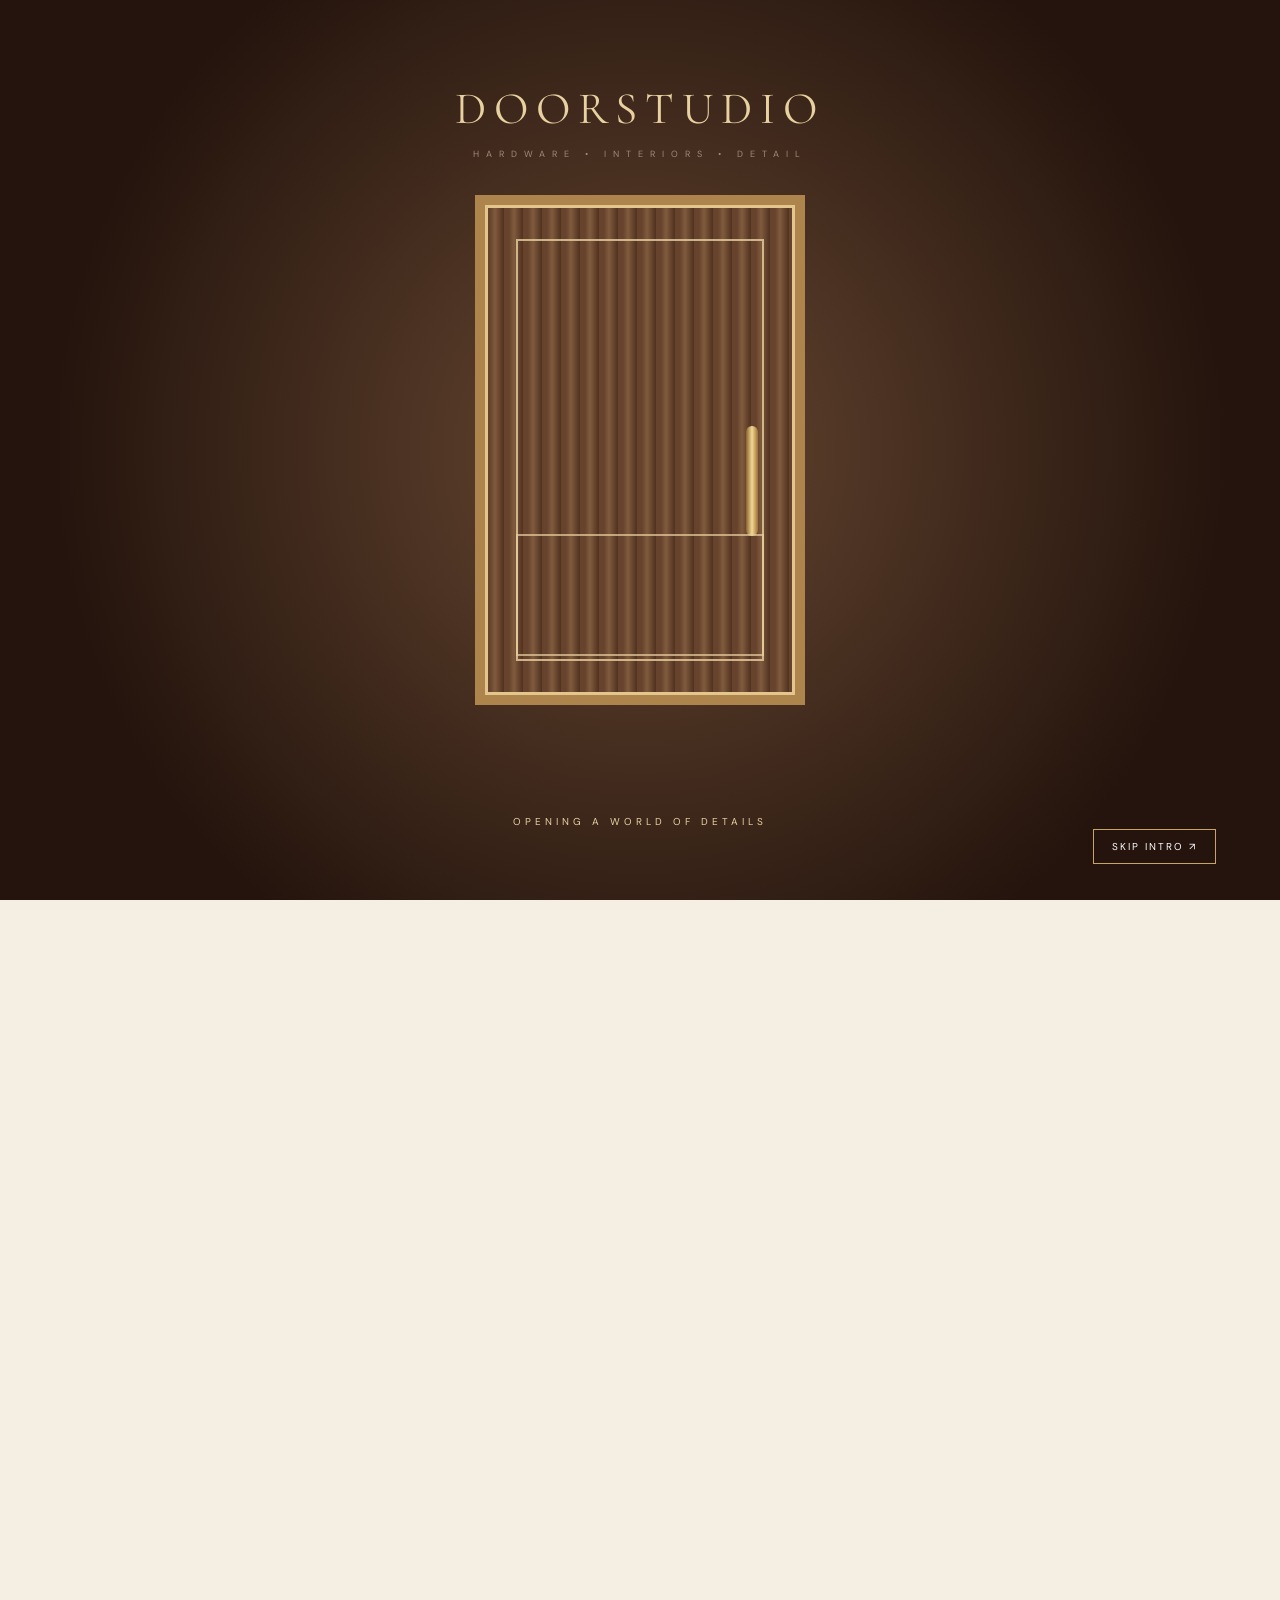
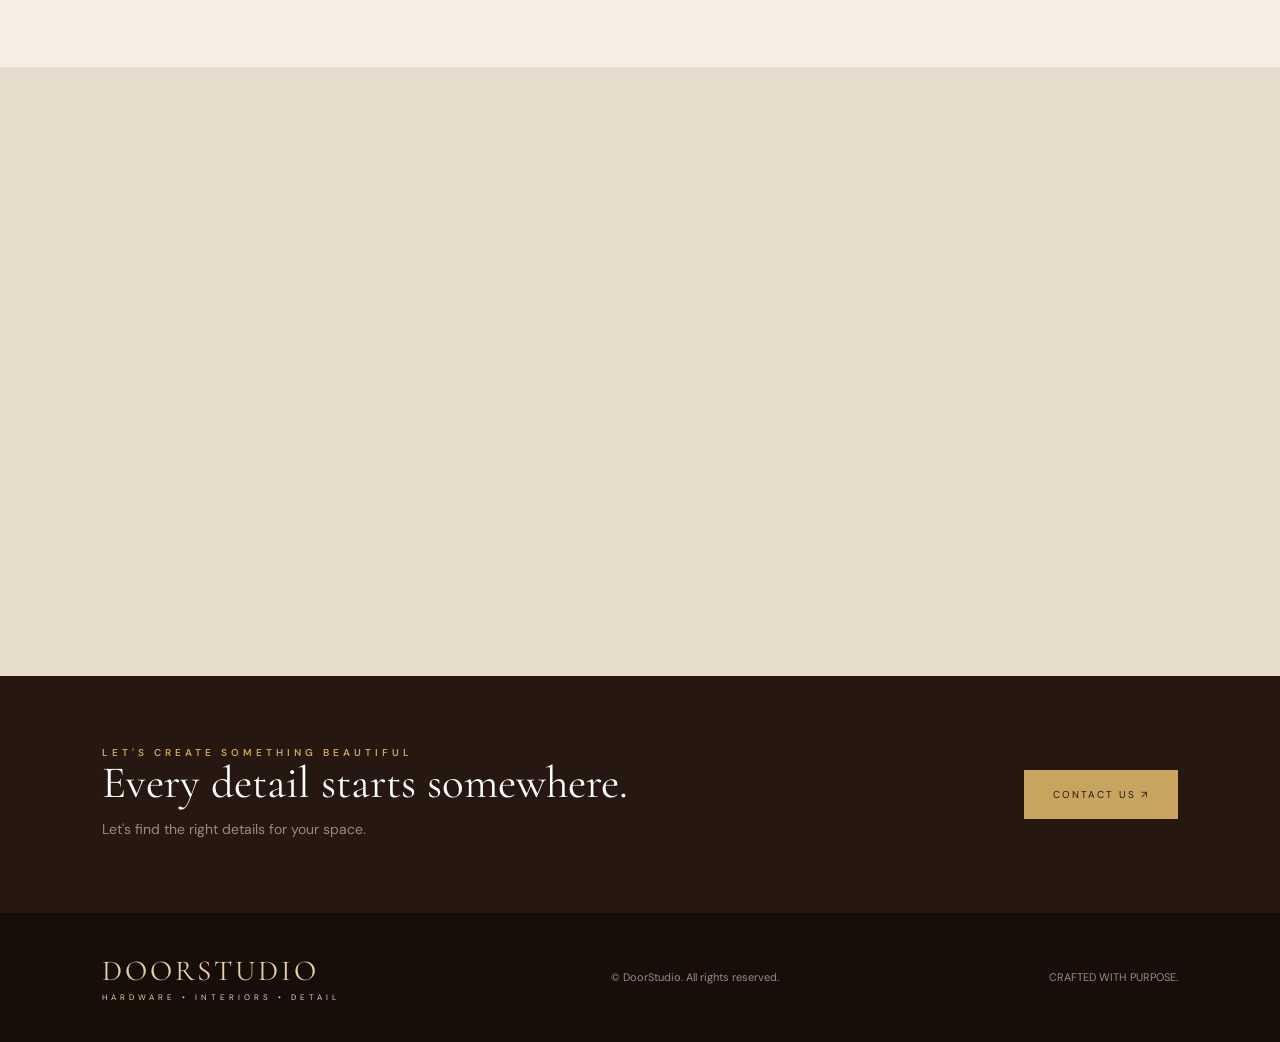
==== index.html @ e21a49a7 "Add files via upload" ====
<!DOCTYPE html>
<html lang="en">
<head>
<meta charset="UTF-8">
<meta name="viewport" content="width=device-width, initial-scale=1.0">
<title>DoorStudio | Beyond the Ordinary</title>
<link rel="stylesheet" href="style.css">
<link rel="script" href="script.js">
</head>

<body>

<!-- CINEMATIC INTRO -->

<div class="intro" id="intro">

    <div class="intro-brand">
        <h1>DOORSTUDIO</h1>
        <p>HARDWARE • INTERIORS • DETAIL</p>
    </div>

    <div class="door-scene">
        <div class="door-back"></div>

        <div class="door" id="openingDoor">
            <div class="door-handle"></div>
        </div>
    </div>

    <div class="intro-text">
        OPENING A WORLD OF DETAILS
    </div>

    <button class="skip-intro" id="skipIntro">
        SKIP INTRO ↗
    </button>

</div>

<!-- NAVBAR -->

<header class="navbar">

    <a href="#" class="logo" data-page="home">
        DOORSTUDIO
        <small>HARDWARE • INTERIORS • DETAIL</small>
    </a>

    <button class="menu-btn" id="menuBtn">
        ☰
    </button>

    <ul class="nav-links" id="navLinks">
        <li><button class="active" data-page="home">Home</button></li>
        <li><button data-page="about">Our Story</button></li>
        <li><button data-page="collections">Collections</button></li>
        <li><button data-page="contact">Contact</button></li>
    </ul>

</header>

<main>

<!-- =================================
     PAGE 1: HOME
================================= -->

<section class="page active" id="home">

    <div class="hero">

        <div class="hero-content">

            <div class="eyebrow">
                A NEW PERSPECTIVE ON HARDWARE
            </div>

            <h1>
                Beyond the
                <span>ordinary.</span>
                <br>
                Into the details.
            </h1>

            <p>
                Discover the art of beautiful functionality.
                Premium hardware, timeless finishes and
                thoughtful details for every space.
            </p>

            <div class="hero-buttons">

                <button class="btn" data-go="collections">
                    Explore Collection ↗
                </button>

                <button class="btn btn-outline" data-go="about">
                    Discover Our Story
                </button>

            </div>

        </div>

        <div class="hero-image">

            <div class="hero-door">
                <div class="hero-door-handle"></div>
            </div>

            <div class="hero-caption">
                <small>THE ART OF DETAIL</small>
                <h3>Designed to belong.</h3>
            </div>

        </div>

    </div>

    <section class="section">

        <div class="section-heading reveal">

            <div>
                <div class="eyebrow">OUR COLLECTIONS</div>
                <h2>Where details<br>meet design.</h2>
            </div>

            <p>
                The right hardware transforms the ordinary
                into something extraordinary.
                Explore our carefully selected categories.
            </p>

        </div>

        <div class="category-grid">

            <article class="category-card reveal">
                <span>01 / DOOR ESSENTIALS</span>
                <h3>Door Hardware</h3>
                <p>
                    Handles, hinges, locks and accessories
                    for beautiful entrances.
                </p>
            </article>

            <article class="category-card reveal">
                <span>02 / EVERYDAY LIVING</span>
                <h3>Bath & Utility</h3>
                <p>
                    Thoughtful fittings and accessories
                    for everyday spaces.
                </p>
            </article>

            <article class="category-card reveal">
                <span>03 / HOME FINISHES</span>
                <h3>Home Essentials</h3>
                <p>
                    Carefully chosen products to complete
                    your interior.
                </p>
            </article>

        </div>

    </section>

    <section class="feature">

        <div class="feature-art reveal"></div>

        <div class="feature-copy reveal">

            <div class="eyebrow">THE DOORSTUDIO PHILOSOPHY</div>

            <h2>
                Great spaces are
                created through
                little details.
            </h2>

            <p>
                We believe hardware should be more than
                functional. It should complement your
                surroundings, feel beautiful to use and
                last through everyday life.
            </p>

            <button class="btn" data-go="about">
                Discover DoorStudio ↗
            </button>

        </div>

    </section>

    <section class="cta">

        <div>
            <div class="eyebrow">LET'S CREATE SOMETHING BEAUTIFUL</div>
            <h2>Every detail starts somewhere.</h2>
            <p>Let's find the right details for your space.</p>
        </div>

        <button class="btn" data-go="contact">
            Contact Us ↗
        </button>

    </section>

</section>

<!-- =================================
     PAGE 2: ABOUT
================================= -->

<section class="page" id="about">

    <div class="page-hero">

        <div class="eyebrow">THE STORY BEHIND THE BRAND</div>

        <h1>
            A vision built<br>
            around <span style="color:var(--gold)">details.</span>
        </h1>

        <p>
            DoorStudio is a hardware startup driven by
            thoughtful design, dependable functionality
            and the belief that every detail matters.
        </p>

    </div>

    <section class="section">

        <div class="about-grid">

            <div class="reveal">

                <div class="eyebrow">WHO WE ARE</div>

                <h2>
                    Hardware is
                    never just hardware.
                </h2>

                <p style="margin-top:25px">
                    A door handle creates the first impression.
                    A hinge quietly supports everyday life.
                    A small fitting can transform an entire room.
                </p>

                <p style="margin-top:15px">
                    At DoorStudio, we see every product as
                    an opportunity to combine beauty,
                    quality and functionality.
                </p>

            </div>

            <div class="about-panel reveal">

                <div class="eyebrow">OUR PURPOSE</div>

                <h3 style="font-size:32px;margin:20px 0">
                    To redefine how people discover
                    and experience hardware.
                </h3>

                <p>
                    Our ambition is to build a trusted
                    hardware destination where quality,
                    design and customer experience come together.
                </p>

            </div>

        </div>

        <div class="values">

            <div class="value reveal">
                <div class="eyebrow">01</div>
                <h3>Quality</h3>
                <p>
                    Dependable products selected
                    with care and purpose.
                </p>
            </div>

            <div class="value reveal">
                <div class="eyebrow">02</div>
                <h3>Design</h3>
                <p>
                    Beautiful finishes and
                    thoughtful product choices.
                </p>
            </div>

            <div class="value reveal">
                <div class="eyebrow">03</div>
                <h3>Trust</h3>
                <p>
                    Transparent information and
                    helpful customer service.
                </p>
            </div>

        </div>

    </section>

    <section class="cta">

        <div>
            <div class="eyebrow">EXPLORE OUR WORLD</div>
            <h2>Discover the collection.</h2>
        </div>

        <button class="btn" data-go="collections">
            View Collections ↗
        </button>

    </section>

</section>

<!-- =================================
     PAGE 3: COLLECTIONS
================================= -->

<section class="page" id="collections">

    <div class="page-hero">

        <div class="eyebrow">THE COLLECTION EDIT</div>

        <h1>
            Curated for<br>
            <span style="color:var(--gold)">beautiful spaces.</span>
        </h1>

        <p>
            Explore our growing range of hardware
            essentials and discover products that
            bring design and functionality together.
        </p>

    </div>

    <section class="section">

        <div class="section-heading reveal">

            <div>
                <div class="eyebrow">OUR PRODUCT FAMILIES</div>
                <h2>Find your perfect detail.</h2>
            </div>

            <p>
                A selection of product categories
                designed to inspire your next project.
            </p>

        </div>

        <div class="product-grid">

            <article class="product-card reveal">
                <div class="product-image">
                    <span>◈</span>
                </div>
                <div class="product-info">
                    <small>DOOR HARDWARE</small>
                    <h3>Door Handles</h3>
                    <p>Contemporary and classic handles for every entrance.</p>
                    <button data-go="contact">ENQUIRE NOW ↗</button>
                </div>
            </article>

            <article class="product-card reveal">
                <div class="product-image dark">
                    <span>⌑</span>
                </div>
                <div class="product-info">
                    <small>SECURITY</small>
                    <h3>Locks & Latches</h3>
                    <p>Functional locking solutions for different spaces.</p>
                    <button data-go="contact">ENQUIRE NOW ↗</button>
                </div>
            </article>

            <article class="product-card reveal">
                <div class="product-image">
                    <span>⌁</span>
                </div>
                <div class="product-info">
                    <small>DOOR HARDWARE</small>
                    <h3>Hinges & Fittings</h3>
                    <p>Essential fittings for smooth everyday operation.</p>
                    <button data-go="contact">ENQUIRE NOW ↗</button>
                </div>
            </article>

            <article class="product-card reveal">
                <div class="product-image dark">
                    <span>✧</span>
                </div>
                <div class="product-info">
                    <small>BATH & UTILITY</small>
                    <h3>Bathroom Accessories</h3>
                    <p>Functional accessories with refined finishes.</p>
                    <button data-go="contact">ENQUIRE NOW ↗</button>
                </div>
            </article>

            <article class="product-card reveal">
                <div class="product-image">
                    <span>◇</span>
                </div>
                <div class="product-info">
                    <small>FURNITURE</small>
                    <h3>Cabinet Hardware</h3>
                    <p>Knobs and pulls to elevate your furniture.</p>
                    <button data-go="contact">ENQUIRE NOW ↗</button>
                </div>
            </article>

            <article class="product-card reveal">
                <div class="product-image dark">
                    <span>⌂</span>
                </div>
                <div class="product-info">
                    <small>BUILDING ESSENTIALS</small>
                    <h3>Building Materials</h3>
                    <p>Useful hardware for renovation and construction.</p>
                    <button data-go="contact">ENQUIRE NOW ↗</button>
                </div>
            </article>

        </div>

    </section>

    <section class="cta">

        <div>
            <div class="eyebrow">NEED SOMETHING SPECIFIC?</div>
            <h2>Let's find the right fit.</h2>
        </div>

        <button class="btn" data-go="contact">
            Make an Enquiry ↗
        </button>

    </section>

</section>

<!-- =================================
     PAGE 4: CONTACT
================================= -->

<section class="page" id="contact">

    <div class="page-hero">

        <div class="eyebrow">LET'S CONNECT</div>

        <h1>
            Let's talk<br>
            <span style="color:var(--gold)">details.</span>
        </h1>

        <p>
            Have a question, a project or a product
            requirement? We'd love to hear from you.
        </p>

    </div>

    <section class="section">

        <div class="contact-grid">

            <div class="contact-info reveal">

                <div class="eyebrow">GET IN TOUCH</div>

                <h2>We are just a message away.</h2>

                <p>
                    Connect with DoorStudio for product
                    enquiries, business opportunities
                    and collaborations.
                </p>

                <div class="contact-item">
                    <small>SHOWROOM</small>
                    <p>Add your business address here.</p>
                </div>

                <div class="contact-item">
                    <small>PHONE / WHATSAPP</small>
                    <p>+91 XXXXX XXXXX</p>
                </div>

                <div class="contact-item">
                    <small>EMAIL</small>
                    <p>hello@doorstudio.in</p>
                </div>

            </div>

            <form class="contact-form reveal" id="contactForm">

                <div class="field">
                    <label>Your Name</label>
                    <input type="text" id="name" required placeholder="Full name">
                </div>

                <div class="field">
                    <label>Phone Number</label>
                    <input type="tel" id="phone" required placeholder="+91">
                </div>

                <div class="field full">
                    <label>Email Address</label>
                    <input type="email" id="email" placeholder="Email address">
                </div>

                <div class="field full">
                    <label>Enquiry Type</label>
                    <select id="interest">
                        <option>Door Hardware</option>
                        <option>Bathroom Accessories</option>
                        <option>Cabinet Hardware</option>
                        <option>Building Materials</option>
                        <option>Bulk Order</option>
                        <option>Business Collaboration</option>
                        <option>Other</option>
                    </select>
                </div>

                <div class="field full">
                    <label>Your Message</label>
                    <textarea id="message" placeholder="Tell us what you are looking for..."></textarea>
                </div>

                <div class="field full">
                    <button type="submit" class="btn">
                        PREPARE ENQUIRY ↗
                    </button>
                </div>

                <p class="status" id="status">
                    This form prepares an email. It does not store or send data itself.
                </p>

            </form>

        </div>

    </section>

</section>

</main>

<!-- FOOTER -->

<footer>

    <a href="#" class="logo" data-page="home">
        DOORSTUDIO
        <small>HARDWARE • INTERIORS • DETAIL</small>
    </a>

    <p>
        © <span id="year"></span> DoorStudio.
        All rights reserved.
    </p>

    <p>CRAFTED WITH PURPOSE.</p>

</footer>


</body>
</html>
---- style.css ----
@import url('https://fonts.googleapis.com/css2?family=Cormorant+Garamond:wght@400;500;600;700&family=DM+Sans:wght@300;400;500;600;700&display=swap');

:root {
    --brown: #261710;
    --brown2: #3b251a;
    --brown3: #63432e;
    --gold: #c9a45f;
    --lightgold: #e8d1a0;
    --cream: #f5eee3;
    --white: #fffaf2;
    --muted: #9c8a79;
}

* {
    margin: 0;
    padding: 0;
    box-sizing: border-box;
}

html {
    scroll-behavior: smooth;
}

body {
    background: var(--cream);
    color: var(--brown);
    font-family: 'DM Sans', sans-serif;
    overflow-x: hidden;
}

button, a {
    font: inherit;
}

button {
    cursor: pointer;
}

a {
    text-decoration: none;
    color: inherit;
}

/* =================================
   CINEMATIC DOOR INTRO
================================= */

.intro {
    position: fixed;
    inset: 0;
    z-index: 9999;
    background:
        radial-gradient(circle, #684832, #24140d 75%);
    display: flex;
    justify-content: center;
    align-items: center;
    perspective: 1400px;
    transition: opacity 1s, visibility 1s;
}

.intro.hide {
    opacity: 0;
    visibility: hidden;
    pointer-events: none;
}

.intro-brand {
    position: absolute;
    top: 9%;
    color: var(--lightgold);
    text-align: center;
    letter-spacing: 7px;
    animation: fadeDown 1s ease;
}

.intro-brand h1 {
    font-family: 'Cormorant Garamond', serif;
    font-size: 45px;
    letter-spacing: 8px;
}

.intro-brand p {
    font-size: 9px;
    margin-top: 10px;
}

.door-scene {
    width: 330px;
    height: 510px;
    position: relative;
    transform-style: preserve-3d;
}

.door-back {
    position: absolute;
    inset: 0;
    background: linear-gradient(135deg, #d5ad6c, #41281a);
}

.door {
    position: absolute;
    inset: 0;
    transform-origin: left;
    transform-style: preserve-3d;
    background:
        repeating-linear-gradient(
            90deg,
            #67432d 0px,
            #67432d 5px,
            #805b3d 10px,
            #50311f 19px
        );
    border: 10px solid #ad844b;
    box-shadow: inset 0 0 0 3px #e3c68e;
    transition: transform 2.2s cubic-bezier(.7,0,.2,1);
}

.door::before {
    content: "";
    position: absolute;
    inset: 7% 10%;
    border: 2px solid rgba(232,209,160,.8);
}

.door::after {
    content: "";
    position: absolute;
    left: 10%;
    right: 10%;
    bottom: 8%;
    height: 24%;
    border: 2px solid rgba(232,209,160,.7);
}

.door-handle {
    position: absolute;
    right: 12%;
    top: 45%;
    width: 12px;
    height: 110px;
    background: linear-gradient(
        90deg,
        #8a612e,
        #f3d994,
        #9c7036
    );
    border-radius: 10px;
}

.door.open {
    transform: rotateY(-110deg);
}

.intro-text {
    position: absolute;
    bottom: 8%;
    color: var(--lightgold);
    font-size: 10px;
    letter-spacing: 4px;
    animation: pulse 2s infinite;
}

.skip-intro {
    position: absolute;
    bottom: 4%;
    right: 5%;
    color: white;
    background: transparent;
    border: 1px solid var(--gold);
    padding: 10px 18px;
    font-size: 10px;
    letter-spacing: 2px;
}

/* =================================
   ANIMATIONS
================================= */

@keyframes fadeDown {
    from {
        opacity: 0;
        transform: translateY(-30px);
    }
    to {
        opacity: 1;
        transform: translateY(0);
    }
}

@keyframes pulse {
    50% {
        opacity: .4;
    }
}

@keyframes reveal {
    from {
        opacity: 0;
        transform: translateY(35px);
    }
    to {
        opacity: 1;
        transform: translateY(0);
    }
}

@keyframes rotate {
    to {
        transform: rotate(360deg);
    }
}

/* =================================
   NAVBAR
================================= */

.navbar {
    height: 90px;
    background: var(--brown);
    color: var(--cream);
    display: flex;
    justify-content: space-between;
    align-items: center;
    padding: 0 8%;
    position: sticky;
    top: 0;
    z-index: 100;
    border-bottom: 1px solid rgba(201,164,95,.25);
}

.logo {
    font-family: 'Cormorant Garamond', serif;
    font-size: 29px;
    letter-spacing: 3px;
    color: var(--lightgold);
}

.logo small {
    display: block;
    font-family: 'DM Sans', sans-serif;
    font-size: 8px;
    letter-spacing: 4px;
    margin-top: 4px;
}

.nav-links {
    display: flex;
    gap: 40px;
    list-style: none;
}

.nav-links button {
    background: none;
    border: none;
    color: var(--cream);
    font-size: 11px;
    letter-spacing: 2px;
    text-transform: uppercase;
    position: relative;
    padding: 10px 0;
}

.nav-links button::after {
    content: "";
    position: absolute;
    left: 0;
    bottom: 0;
    height: 1px;
    width: 0;
    background: var(--gold);
    transition: width .4s;
}

.nav-links button:hover::after,
.nav-links button.active::after {
    width: 100%;
}

.nav-links button:hover {
    color: var(--lightgold);
}

.menu-btn {
    display: none;
    background: none;
    border: 1px solid var(--gold);
    color: white;
    padding: 10px;
}

/* =================================
   PAGE NAVIGATION
================================= */

.page {
    display: none;
}

.page.active {
    display: block;
    animation: reveal .8s ease both;
}

.page.leaving {
    animation: fadeDown .25s reverse both;
}

/* =================================
   COMMON
================================= */

.eyebrow {
    color: var(--gold);
    font-size: 10px;
    letter-spacing: 4px;
    text-transform: uppercase;
    font-weight: 600;
}

h1, h2, h3 {
    font-family: 'Cormorant Garamond', serif;
    font-weight: 400;
}

h2 {
    font-size: clamp(38px, 5vw, 65px);
    line-height: 1.05;
}

p {
    color: var(--muted);
    line-height: 1.9;
    font-size: 14px;
}

.btn {
    display: inline-block;
    padding: 17px 28px;
    background: var(--gold);
    color: var(--brown);
    border: 1px solid var(--gold);
    font-size: 10px;
    letter-spacing: 2px;
    text-transform: uppercase;
    transition: .4s;
}

.btn:hover {
    background: transparent;
    color: var(--gold);
    transform: translateY(-5px);
}

.btn-outline {
    background: transparent;
    color: var(--lightgold);
}

/* =================================
   HOME HERO
================================= */

.hero {
    min-height: 750px;
    background: var(--brown);
    color: var(--cream);
    display: grid;
    grid-template-columns: 1fr 1fr;
    align-items: center;
    padding: 70px 8%;
    gap: 50px;
}

.hero-content {
    animation: reveal 1s .2s both;
}

.hero-content h1 {
    font-size: clamp(55px, 7vw, 100px);
    line-height: .95;
    margin: 30px 0;
    letter-spacing: -2px;
}

.hero-content h1 span {
    color: var(--gold);
    font-style: italic;
}

.hero-content p {
    max-width: 460px;
    margin-bottom: 35px;
}

.hero-buttons {
    display: flex;
    flex-wrap: wrap;
    gap: 15px;
}

.hero-image {
    position: relative;
    min-height: 550px;
    display: grid;
    place-items: center;
}

.hero-image::before {
    content: "";
    position: absolute;
    width: 440px;
    height: 440px;
    border: 1px solid rgba(201,164,95,.4);
    border-radius: 50%;
    animation: rotate 35s linear infinite;
}

.hero-door {
    width: 75%;
    height: 490px;
    position: relative;
    background:
        repeating-linear-gradient(
            90deg,
            #79543a,
            #79543a 5px,
            #583a27 12px,
            #79543a 20px
        );
    border: 12px solid #a77d47;
    box-shadow: 25px 25px 0 rgba(201,164,95,.12);
    transition: .8s;
}

.hero-door:hover {
    transform: translateY(-10px);
}

.hero-door::before {
    content: "";
    position: absolute;
    inset: 8% 10%;
    border: 2px solid var(--lightgold);
}

.hero-door::after {
    content: "";
    position: absolute;
    bottom: 8%;
    left: 10%;
    right: 10%;
    height: 25%;
    border: 2px solid var(--lightgold);
}

.hero-door-handle {
    position: absolute;
    right: 12%;
    top: 45%;
    height: 100px;
    width: 12px;
    background: linear-gradient(90deg,#99703c,#f1d99e,#99703c);
    border-radius: 10px;
}

.hero-caption {
    position: absolute;
    bottom: 20px;
    left: 0;
    background: var(--cream);
    color: var(--brown);
    padding: 22px;
    box-shadow: 0 15px 40px #0004;
}

.hero-caption small {
    font-size: 9px;
    letter-spacing: 2px;
}

.hero-caption h3 {
    font-size: 25px;
    margin-top: 5px;
}

/* =================================
   HOME CATEGORIES
================================= */

.section {
    padding: 110px 8%;
}

.section-heading {
    display: flex;
    justify-content: space-between;
    align-items: end;
    gap: 30px;
    margin-bottom: 55px;
}

.section-heading h2 {
    margin-top: 15px;
}

.section-heading p {
    max-width: 370px;
}

.category-grid {
    display: grid;
    grid-template-columns: repeat(3,1fr);
    gap: 22px;
}

.category-card {
    height: 390px;
    background: var(--brown2);
    color: white;
    position: relative;
    overflow: hidden;
    padding: 30px;
    display: flex;
    flex-direction: column;
    justify-content: end;
    isolation: isolate;
    transition: .5s;
}

.category-card::before {
    content: "";
    position: absolute;
    inset: 0;
    z-index: -1;
    background: linear-gradient(
        0deg,
        rgba(30,17,10,.95),
        rgba(30,17,10,.05)
    );
}

.category-card::after {
    content: "";
    position: absolute;
    inset: 0;
    z-index: -2;
    background: repeating-linear-gradient(
        90deg,
        #775239,
        #775239 6px,
        #543622 12px
    );
    transition: transform .8s;
}

.category-card:nth-child(2)::after {
    background: linear-gradient(135deg,#987244,#342117);
}

.category-card:nth-child(3)::after {
    background: linear-gradient(135deg,#b8a18a,#4d3526);
}

.category-card:hover::after {
    transform: scale(1.1);
}

.category-card:hover {
    transform: translateY(-10px);
}

.category-card span {
    color: var(--gold);
    font-size: 10px;
    letter-spacing: 3px;
}

.category-card h3 {
    font-size: 36px;
    margin: 10px 0;
}

.category-card p {
    color: #ddd0c0;
    font-size: 12px;
}

/* =================================
   FEATURE SECTION
================================= */

.feature {
    background: #e8ddcd;
    display: grid;
    grid-template-columns: 1fr 1fr;
    gap: 80px;
    align-items: center;
    padding: 100px 10%;
}

.feature-art {
    height: 400px;
    background: linear-gradient(135deg,#68472f,#261710);
    display: grid;
    place-items: center;
    position: relative;
}

.feature-art::before {
    content: "D";
    font: 240px 'Cormorant Garamond', serif;
    color: rgba(232,209,160,.3);
    border: 1px solid var(--gold);
    width: 65%;
    height: 75%;
    display: grid;
    place-items: center;
}

.feature-copy h2 {
    margin: 20px 0;
}

.feature-copy p {
    margin-bottom: 25px;
}

/* =================================
   PAGE HERO
================================= */

.page-hero {
    background: var(--brown);
    color: var(--cream);
    padding: 100px 8%;
}

.page-hero h1 {
    font-size: clamp(55px,7vw,85px);
    margin: 20px 0;
}

.page-hero p {
    max-width: 550px;
}

/* =================================
   ABOUT PAGE
================================= */

.about-grid {
    display: grid;
    grid-template-columns: 1fr 1fr;
    gap: 80px;
    align-items: center;
}

.about-panel {
    background: #e6dac8;
    padding: 45px;
    border-left: 3px solid var(--gold);
}

.values {
    display: grid;
    grid-template-columns: repeat(3,1fr);
    gap: 25px;
    margin-top: 80px;
}

.value {
    border-top: 1px solid var(--gold);
    padding-top: 25px;
}

.value h3 {
    font-size: 26px;
    margin: 15px 0;
}

/* =================================
   COLLECTION PAGE
================================= */

.product-grid {
    display: grid;
    grid-template-columns: repeat(3,1fr);
    gap: 25px;
}

.product-card {
    background: var(--white);
    transition: .5s;
    box-shadow: 0 10px 35px #0000000a;
}

.product-card:hover {
    transform: translateY(-10px);
    box-shadow: 0 25px 50px #0002;
}

.product-image {
    height: 260px;
    display: grid;
    place-items: center;
    background: linear-gradient(135deg,#e8ddcc,#c1aa8e);
    overflow: hidden;
}

.product-image span {
    font-size: 85px;
    color: var(--brown3);
    transition: transform .6s;
}

.product-card:hover .product-image span {
    transform: scale(1.2) rotate(8deg);
}

.product-image.dark {
    background: linear-gradient(135deg,#63432e,#241710);
}

.product-image.dark span {
    color: var(--lightgold);
}

.product-info {
    padding: 25px;
}

.product-info small {
    color: var(--gold);
    letter-spacing: 3px;
    font-size: 9px;
    text-transform: uppercase;
}

.product-info h3 {
    font-size: 27px;
    margin: 10px 0;
}

.product-info p {
    font-size: 12px;
}

.product-info button {
    margin-top: 20px;
    background: none;
    border: none;
    border-bottom: 1px solid var(--gold);
    padding-bottom: 5px;
    color: var(--brown);
    font-size: 10px;
    letter-spacing: 2px;
}

/* =================================
   CONTACT PAGE
================================= */

.contact-grid {
    display: grid;
    grid-template-columns: .8fr 1.2fr;
    gap: 70px;
}

.contact-info {
    background: var(--brown);
    color: white;
    padding: 45px;
}

.contact-info h2 {
    font-size: 40px;
    margin: 20px 0;
}

.contact-info p {
    color: #c8b8a8;
}

.contact-item {
    margin-top: 35px;
    border-top: 1px solid #ffffff25;
    padding-top: 20px;
}

.contact-item small {
    color: var(--gold);
    letter-spacing: 3px;
}

.contact-form {
    display: grid;
    grid-template-columns: 1fr 1fr;
    gap: 20px;
}

.field {
    display: flex;
    flex-direction: column;
    gap: 10px;
}

.field.full {
    grid-column: 1/-1;
}

.field label {
    font-size: 10px;
    letter-spacing: 2px;
    text-transform: uppercase;
}

.field input,
.field textarea,
.field select {
    padding: 17px;
    border: 1px solid #d8c9b8;
    background: var(--white);
    font-family: inherit;
    outline: none;
}

.field input:focus,
.field textarea:focus {
    border-color: var(--gold);
}

.field textarea {
    min-height: 140px;
    resize: vertical;
}

.status {
    grid-column: 1/-1;
    font-size: 12px;
}

/* =================================
   CTA AND FOOTER
================================= */

.cta {
    background: var(--brown);
    color: white;
    padding: 70px 8%;
    display: flex;
    justify-content: space-between;
    align-items: center;
    gap: 30px;
}

.cta h2 {
    font-size: 45px;
}

.cta p {
    margin-top: 10px;
}

footer {
    background: #170e09;
    color: white;
    padding: 40px 8%;
    display: flex;
    justify-content: space-between;
    align-items: center;
    gap: 20px;
}

footer p {
    font-size: 11px;
}

/* =================================
   SCROLL REVEAL
================================= */

.reveal {
    opacity: 0;
    transform: translateY(35px);
    transition: opacity .9s ease, transform .9s ease;
}

.reveal.visible {
    opacity: 1;
    transform: translateY(0);
}

/* =================================
   RESPONSIVE DESIGN
================================= */

@media(max-width:900px) {
    .navbar {
        padding: 0 5%;
    }

    .nav-links {
        gap: 20px;
    }

    .hero {
        padding: 60px 5%;
    }

    .section {
        padding: 80px 5%;
    }

    .feature {
        padding: 80px 5%;
        gap: 40px;
    }
}

@media(max-width:650px) {
    .navbar {
        height: 75px;
    }

    .menu-btn {
        display: block;
    }

    .nav-links {
        display: none;
        position: absolute;
        top: 75px;
        left: 0;
        width: 100%;
        background: var(--brown);
        flex-direction: column;
        padding: 30px 8%;
    }

    .nav-links.show {
        display: flex;
    }

    .hero,
    .feature,
    .about-grid,
    .contact-grid {
        grid-template-columns: 1fr;
    }

    .hero {
        padding: 65px 7%;
    }

    .hero-image {
        min-height: 440px;
    }

    .hero-door {
        height: 400px;
    }

    .category-grid,
    .product-grid,
    .values {
        grid-template-columns: 1fr;
    }

    .category-card {
        height: 300px;
    }

    .section-heading {
        display: block;
    }

    .section-heading p {
        margin-top: 20px;
    }

    .contact-form {
        grid-template-columns: 1fr;
    }

    .field.full {
        grid-column: auto;
    }

    .cta,
    footer {
        flex-direction: column;
        align-items: flex-start;
    }

    .door-scene {
        width: 260px;
        height: 420px;
    }

    .intro-brand h1 {
        font-size: 30px;
    }
}

@media(prefers-reduced-motion: reduce) {
    *, *::before, *::after {
        animation-duration: .01ms !important;
        transition-duration: .01ms !important;
        scroll-behavior: auto !important;
    }

    .reveal {
        opacity: 1;
        transform: none;
    }
}
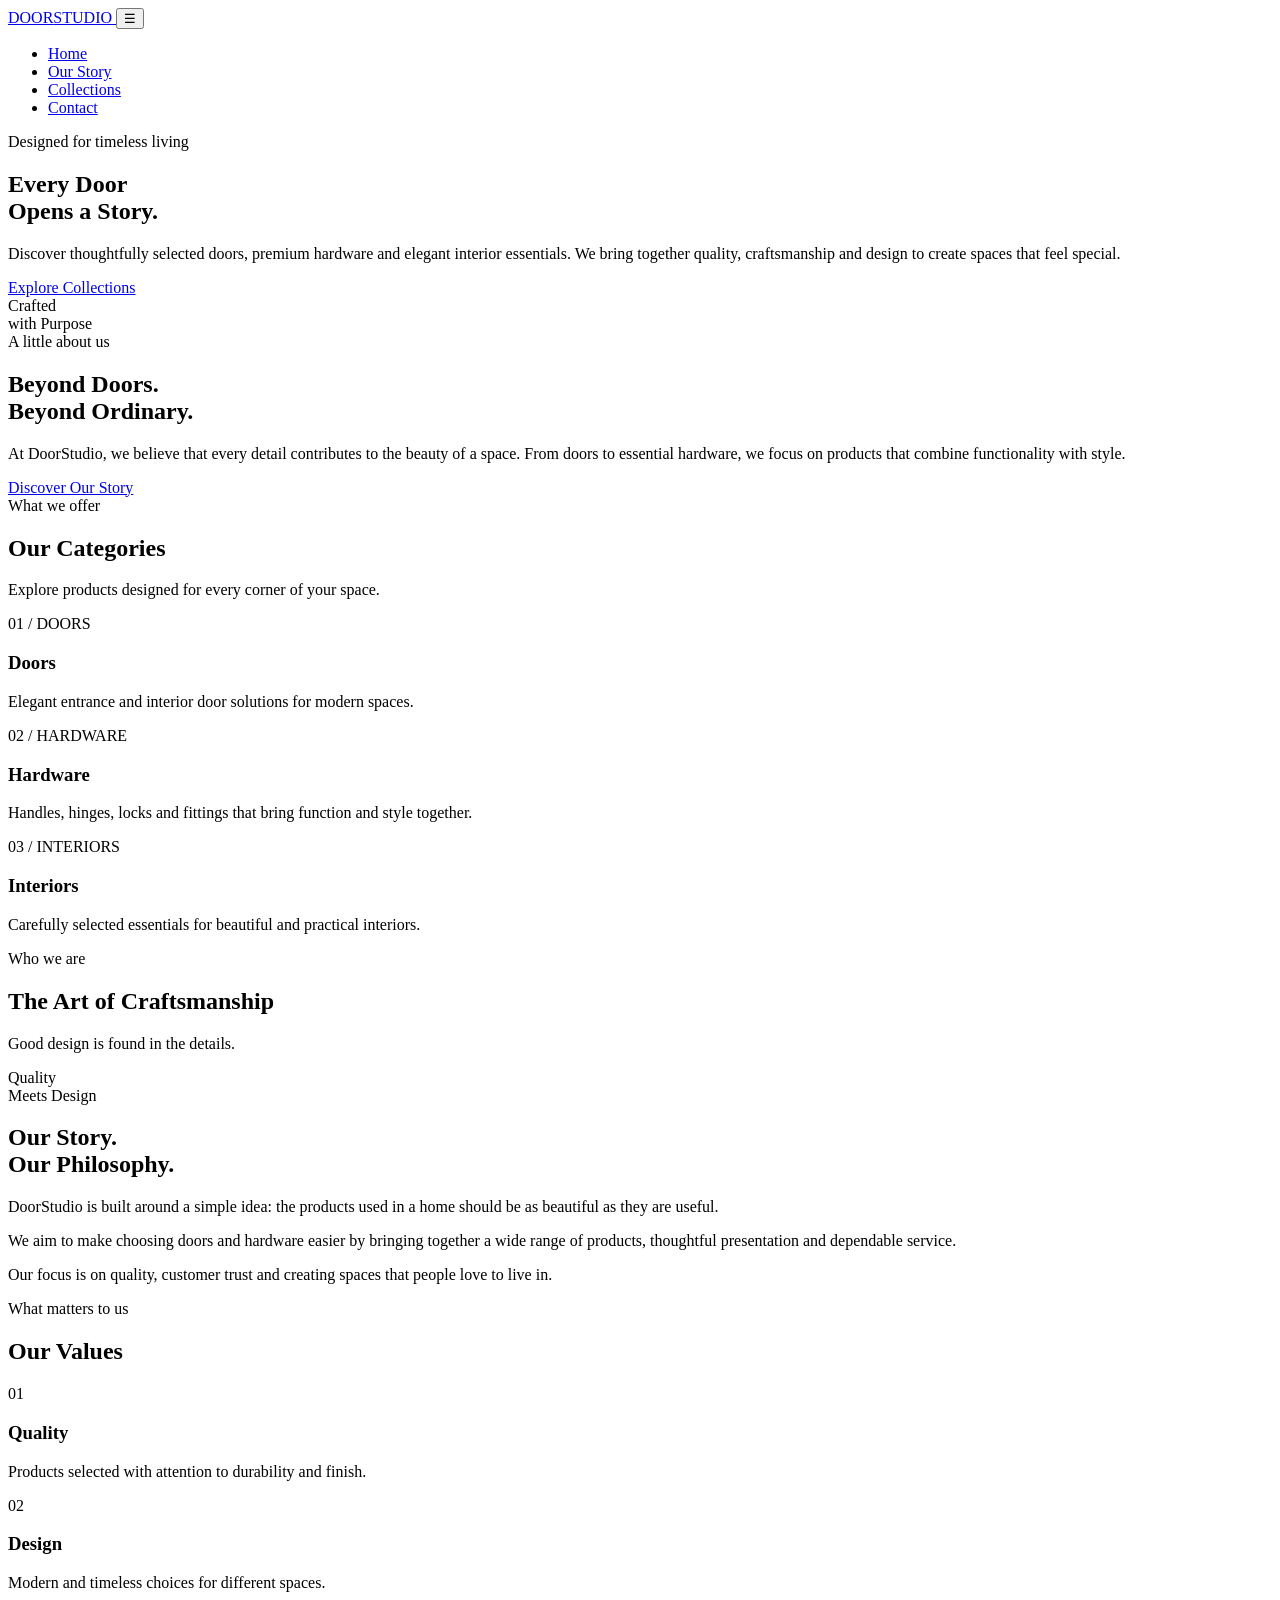
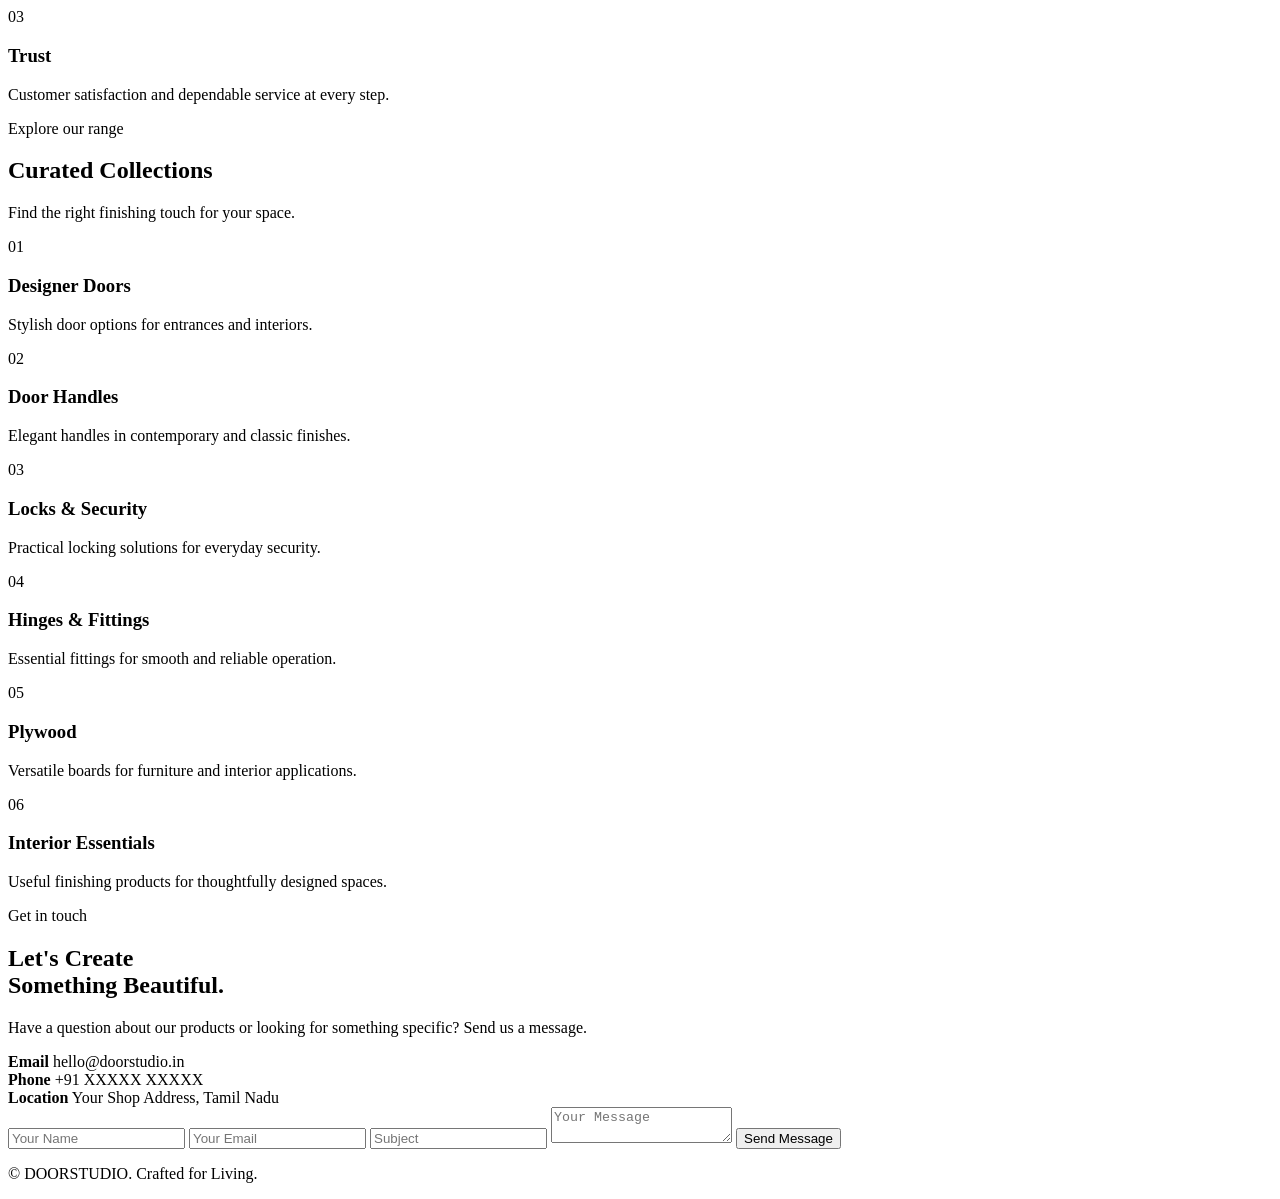
==== commit df9ce204: "Refactor index.html for improved structure and content Updated the HTML structure and content for th" ====
--- a/index.html
+++ b/index.html
@@ -4,592 +4,312 @@
 <head>
 <meta charset="UTF-8">
 <meta name="viewport" content="width=device-width, initial-scale=1.0">
-<title>DoorStudio | Beyond the Ordinary</title>
-<link rel="stylesheet" href="style.css">
-<link rel="script" href="script.js">
+<title>DoorStudio | Crafted for Living</title>
+
+<link rel="preconnect" href="https://fonts.googleapis.com">
+<link rel="preconnect" href="https://fonts.gstatic.com" crossorigin>
+<link href="https://fonts.googleapis.com/css2?family=Cormorant+Garamond:wght@400;500;600;700&family=DM+Sans:wght@300;400;500;600;700&display=swap" rel="stylesheet">
+
 </head>
 
 <body>
 
-<!-- CINEMATIC INTRO -->
-
-<div class="intro" id="intro">
-
-    <div class="intro-brand">
-        <h1>DOORSTUDIO</h1>
-        <p>HARDWARE • INTERIORS • DETAIL</p>
-    </div>
-
-    <div class="door-scene">
-        <div class="door-back"></div>
-
-        <div class="door" id="openingDoor">
-            <div class="door-handle"></div>
-        </div>
-    </div>
-
-    <div class="intro-text">
-        OPENING A WORLD OF DETAILS
-    </div>
-
-    <button class="skip-intro" id="skipIntro">
-        SKIP INTRO ↗
-    </button>
-
-</div>
-
 <!-- NAVBAR -->
 
-<header class="navbar">
-
-    <a href="#" class="logo" data-page="home">
-        DOORSTUDIO
-        <small>HARDWARE • INTERIORS • DETAIL</small>
+<nav class="navbar">
+    <a href="#" class="logo" onclick="showPage('home'); return false;">
+        DOOR<span>STUDIO</span>
     </a>
 
-    <button class="menu-btn" id="menuBtn">
+    <button class="menu-toggle" onclick="toggleMenu()" aria-label="Toggle navigation">
         ☰
     </button>
 
     <ul class="nav-links" id="navLinks">
-        <li><button class="active" data-page="home">Home</button></li>
-        <li><button data-page="about">Our Story</button></li>
-        <li><button data-page="collections">Collections</button></li>
-        <li><button data-page="contact">Contact</button></li>
+        <li><a href="#" class="active" onclick="showPage('home', this); return false;">Home</a></li>
+        <li><a href="#" onclick="showPage('story', this); return false;">Our Story</a></li>
+        <li><a href="#" onclick="showPage('collections', this); return false;">Collections</a></li>
+        <li><a href="#" onclick="showPage('contact', this); return false;">Contact</a></li>
     </ul>
-
-</header>
-
-<main>
-
-<!-- =================================
-     PAGE 1: HOME
-================================= -->
-
-<section class="page active" id="home">
-
-    <div class="hero">
-
+</nav>
+
+<!-- HOME PAGE -->
+
+<main id="home" class="page active">
+
+    <section class="hero">
         <div class="hero-content">
-
-            <div class="eyebrow">
-                A NEW PERSPECTIVE ON HARDWARE
-            </div>
+            <div class="eyebrow">Designed for timeless living</div>
 
             <h1>
-                Beyond the
-                <span>ordinary.</span>
-                <br>
-                Into the details.
+                Every Door<br>
+                Opens a <span>Story.</span>
             </h1>
 
             <p>
-                Discover the art of beautiful functionality.
-                Premium hardware, timeless finishes and
-                thoughtful details for every space.
+                Discover thoughtfully selected doors, premium hardware
+                and elegant interior essentials. We bring together quality,
+                craftsmanship and design to create spaces that feel special.
             </p>
 
-            <div class="hero-buttons">
-
-                <button class="btn" data-go="collections">
-                    Explore Collection ↗
+            <a href="#" class="primary-btn" onclick="showPage('collections'); return false;">
+                Explore Collections
+            </a>
+        </div>
+
+        <div class="hero-visual">
+            <div class="door-frame">
+                <div class="door">
+                    <div class="door-handle"></div>
+                </div>
+            </div>
+        </div>
+    </section>
+
+    <section class="section about-preview reveal">
+        <div class="about-image">
+            <span>Crafted<br>with Purpose</span>
+        </div>
+
+        <div class="about-text">
+            <div class="eyebrow">A little about us</div>
+
+            <h2>Beyond Doors.<br><span>Beyond Ordinary.</span></h2>
+
+            <p>
+                At DoorStudio, we believe that every detail contributes
+                to the beauty of a space. From doors to essential hardware,
+                we focus on products that combine functionality with style.
+            </p>
+
+            <a href="#" class="primary-btn" onclick="showPage('story'); return false;">
+                Discover Our Story
+            </a>
+        </div>
+    </section>
+
+    <section class="section">
+        <div class="section-heading reveal">
+            <div class="eyebrow">What we offer</div>
+            <h2>Our <span>Categories</span></h2>
+            <p>Explore products designed for every corner of your space.</p>
+        </div>
+
+        <div class="category-grid">
+            <div class="category-card reveal">
+                <div class="category-number">01 / DOORS</div>
+                <h3>Doors</h3>
+                <p>Elegant entrance and interior door solutions for modern spaces.</p>
+            </div>
+
+            <div class="category-card reveal">
+                <div class="category-number">02 / HARDWARE</div>
+                <h3>Hardware</h3>
+                <p>Handles, hinges, locks and fittings that bring function and style together.</p>
+            </div>
+
+            <div class="category-card reveal">
+                <div class="category-number">03 / INTERIORS</div>
+                <h3>Interiors</h3>
+                <p>Carefully selected essentials for beautiful and practical interiors.</p>
+            </div>
+        </div>
+    </section>
+
+</main>
+
+<!-- OUR STORY PAGE -->
+
+<main id="story" class="page">
+
+    <section class="section">
+        <div class="section-heading">
+            <div class="eyebrow">Who we are</div>
+            <h2>The Art of <span>Craftsmanship</span></h2>
+            <p>Good design is found in the details.</p>
+        </div>
+
+        <div class="story-layout">
+            <div class="about-image">
+                <span>Quality<br>Meets Design</span>
+            </div>
+
+            <div class="story-panel">
+                <h2>Our Story.<br><span>Our Philosophy.</span></h2>
+
+                <p>
+                    DoorStudio is built around a simple idea: the products
+                    used in a home should be as beautiful as they are useful.
+                </p>
+
+                <p>
+                    We aim to make choosing doors and hardware easier by
+                    bringing together a wide range of products, thoughtful
+                    presentation and dependable service.
+                </p>
+
+                <p>
+                    Our focus is on quality, customer trust and creating
+                    spaces that people love to live in.
+                </p>
+            </div>
+        </div>
+    </section>
+
+    <section class="section">
+        <div class="section-heading">
+            <div class="eyebrow">What matters to us</div>
+            <h2>Our <span>Values</span></h2>
+        </div>
+
+        <div class="category-grid">
+            <div class="category-card reveal">
+                <div class="category-number">01</div>
+                <h3>Quality</h3>
+                <p>Products selected with attention to durability and finish.</p>
+            </div>
+
+            <div class="category-card reveal">
+                <div class="category-number">02</div>
+                <h3>Design</h3>
+                <p>Modern and timeless choices for different spaces.</p>
+            </div>
+
+            <div class="category-card reveal">
+                <div class="category-number">03</div>
+                <h3>Trust</h3>
+                <p>Customer satisfaction and dependable service at every step.</p>
+            </div>
+        </div>
+    </section>
+
+</main>
+
+<!-- COLLECTIONS PAGE -->
+
+<main id="collections" class="page">
+
+    <section class="section">
+        <div class="section-heading">
+            <div class="eyebrow">Explore our range</div>
+            <h2>Curated <span>Collections</span></h2>
+            <p>Find the right finishing touch for your space.</p>
+        </div>
+
+        <div class="collection-grid">
+
+            <div class="product-card reveal">
+                <div class="product-image"><span>01</span></div>
+                <div class="product-info">
+                    <h3>Designer Doors</h3>
+                    <p>Stylish door options for entrances and interiors.</p>
+                </div>
+            </div>
+
+            <div class="product-card reveal">
+                <div class="product-image"><span>02</span></div>
+                <div class="product-info">
+                    <h3>Door Handles</h3>
+                    <p>Elegant handles in contemporary and classic finishes.</p>
+                </div>
+            </div>
+
+            <div class="product-card reveal">
+                <div class="product-image"><span>03</span></div>
+                <div class="product-info">
+                    <h3>Locks & Security</h3>
+                    <p>Practical locking solutions for everyday security.</p>
+                </div>
+            </div>
+
+            <div class="product-card reveal">
+                <div class="product-image"><span>04</span></div>
+                <div class="product-info">
+                    <h3>Hinges & Fittings</h3>
+                    <p>Essential fittings for smooth and reliable operation.</p>
+                </div>
+            </div>
+
+            <div class="product-card reveal">
+                <div class="product-image"><span>05</span></div>
+                <div class="product-info">
+                    <h3>Plywood</h3>
+                    <p>Versatile boards for furniture and interior applications.</p>
+                </div>
+            </div>
+
+            <div class="product-card reveal">
+                <div class="product-image"><span>06</span></div>
+                <div class="product-info">
+                    <h3>Interior Essentials</h3>
+                    <p>Useful finishing products for thoughtfully designed spaces.</p>
+                </div>
+            </div>
+
+        </div>
+    </section>
+
+</main>
+
+<!-- CONTACT PAGE -->
+
+<main id="contact" class="page">
+
+    <section class="section contact-section">
+        <div class="contact-layout">
+
+            <div class="contact-info">
+                <div class="eyebrow">Get in touch</div>
+
+                <h2>Let's Create<br><span>Something Beautiful.</span></h2>
+
+                <p>
+                    Have a question about our products or looking for
+                    something specific? Send us a message.
+                </p>
+
+                <div class="contact-detail">
+                    <strong>Email</strong>
+                    hello@doorstudio.in
+                </div>
+
+                <div class="contact-detail">
+                    <strong>Phone</strong>
+                    +91 XXXXX XXXXX
+                </div>
+
+                <div class="contact-detail">
+                    <strong>Location</strong>
+                    Your Shop Address, Tamil Nadu
+                </div>
+            </div>
+
+            <form class="contact-form" onsubmit="sendMessage(event)">
+                <input type="text" id="name" placeholder="Your Name" required>
+
+                <input type="email" id="email" placeholder="Your Email" required>
+
+                <input type="text" id="subject" placeholder="Subject" required>
+
+                <textarea id="message" placeholder="Your Message" required></textarea>
+
+                <button type="submit" class="primary-btn">
+                    Send Message
                 </button>
-
-                <button class="btn btn-outline" data-go="about">
-                    Discover Our Story
-                </button>
-
-            </div>
-
-        </div>
-
-        <div class="hero-image">
-
-            <div class="hero-door">
-                <div class="hero-door-handle"></div>
-            </div>
-
-            <div class="hero-caption">
-                <small>THE ART OF DETAIL</small>
-                <h3>Designed to belong.</h3>
-            </div>
-
-        </div>
-
-    </div>
-
-    <section class="section">
-
-        <div class="section-heading reveal">
-
-            <div>
-                <div class="eyebrow">OUR COLLECTIONS</div>
-                <h2>Where details<br>meet design.</h2>
-            </div>
-
-            <p>
-                The right hardware transforms the ordinary
-                into something extraordinary.
-                Explore our carefully selected categories.
-            </p>
-
-        </div>
-
-        <div class="category-grid">
-
-            <article class="category-card reveal">
-                <span>01 / DOOR ESSENTIALS</span>
-                <h3>Door Hardware</h3>
-                <p>
-                    Handles, hinges, locks and accessories
-                    for beautiful entrances.
-                </p>
-            </article>
-
-            <article class="category-card reveal">
-                <span>02 / EVERYDAY LIVING</span>
-                <h3>Bath & Utility</h3>
-                <p>
-                    Thoughtful fittings and accessories
-                    for everyday spaces.
-                </p>
-            </article>
-
-            <article class="category-card reveal">
-                <span>03 / HOME FINISHES</span>
-                <h3>Home Essentials</h3>
-                <p>
-                    Carefully chosen products to complete
-                    your interior.
-                </p>
-            </article>
-
-        </div>
-
-    </section>
-
-    <section class="feature">
-
-        <div class="feature-art reveal"></div>
-
-        <div class="feature-copy reveal">
-
-            <div class="eyebrow">THE DOORSTUDIO PHILOSOPHY</div>
-
-            <h2>
-                Great spaces are
-                created through
-                little details.
-            </h2>
-
-            <p>
-                We believe hardware should be more than
-                functional. It should complement your
-                surroundings, feel beautiful to use and
-                last through everyday life.
-            </p>
-
-            <button class="btn" data-go="about">
-                Discover DoorStudio ↗
-            </button>
-
-        </div>
-
-    </section>
-
-    <section class="cta">
-
-        <div>
-            <div class="eyebrow">LET'S CREATE SOMETHING BEAUTIFUL</div>
-            <h2>Every detail starts somewhere.</h2>
-            <p>Let's find the right details for your space.</p>
-        </div>
-
-        <button class="btn" data-go="contact">
-            Contact Us ↗
-        </button>
-
-    </section>
-
-</section>
-
-<!-- =================================
-     PAGE 2: ABOUT
-================================= -->
-
-<section class="page" id="about">
-
-    <div class="page-hero">
-
-        <div class="eyebrow">THE STORY BEHIND THE BRAND</div>
-
-        <h1>
-            A vision built<br>
-            around <span style="color:var(--gold)">details.</span>
-        </h1>
-
-        <p>
-            DoorStudio is a hardware startup driven by
-            thoughtful design, dependable functionality
-            and the belief that every detail matters.
-        </p>
-
-    </div>
-
-    <section class="section">
-
-        <div class="about-grid">
-
-            <div class="reveal">
-
-                <div class="eyebrow">WHO WE ARE</div>
-
-                <h2>
-                    Hardware is
-                    never just hardware.
-                </h2>
-
-                <p style="margin-top:25px">
-                    A door handle creates the first impression.
-                    A hinge quietly supports everyday life.
-                    A small fitting can transform an entire room.
-                </p>
-
-                <p style="margin-top:15px">
-                    At DoorStudio, we see every product as
-                    an opportunity to combine beauty,
-                    quality and functionality.
-                </p>
-
-            </div>
-
-            <div class="about-panel reveal">
-
-                <div class="eyebrow">OUR PURPOSE</div>
-
-                <h3 style="font-size:32px;margin:20px 0">
-                    To redefine how people discover
-                    and experience hardware.
-                </h3>
-
-                <p>
-                    Our ambition is to build a trusted
-                    hardware destination where quality,
-                    design and customer experience come together.
-                </p>
-
-            </div>
-
-        </div>
-
-        <div class="values">
-
-            <div class="value reveal">
-                <div class="eyebrow">01</div>
-                <h3>Quality</h3>
-                <p>
-                    Dependable products selected
-                    with care and purpose.
-                </p>
-            </div>
-
-            <div class="value reveal">
-                <div class="eyebrow">02</div>
-                <h3>Design</h3>
-                <p>
-                    Beautiful finishes and
-                    thoughtful product choices.
-                </p>
-            </div>
-
-            <div class="value reveal">
-                <div class="eyebrow">03</div>
-                <h3>Trust</h3>
-                <p>
-                    Transparent information and
-                    helpful customer service.
-                </p>
-            </div>
-
-        </div>
-
-    </section>
-
-    <section class="cta">
-
-        <div>
-            <div class="eyebrow">EXPLORE OUR WORLD</div>
-            <h2>Discover the collection.</h2>
-        </div>
-
-        <button class="btn" data-go="collections">
-            View Collections ↗
-        </button>
-
-    </section>
-
-</section>
-
-<!-- =================================
-     PAGE 3: COLLECTIONS
-================================= -->
-
-<section class="page" id="collections">
-
-    <div class="page-hero">
-
-        <div class="eyebrow">THE COLLECTION EDIT</div>
-
-        <h1>
-            Curated for<br>
-            <span style="color:var(--gold)">beautiful spaces.</span>
-        </h1>
-
-        <p>
-            Explore our growing range of hardware
-            essentials and discover products that
-            bring design and functionality together.
-        </p>
-
-    </div>
-
-    <section class="section">
-
-        <div class="section-heading reveal">
-
-            <div>
-                <div class="eyebrow">OUR PRODUCT FAMILIES</div>
-                <h2>Find your perfect detail.</h2>
-            </div>
-
-            <p>
-                A selection of product categories
-                designed to inspire your next project.
-            </p>
-
-        </div>
-
-        <div class="product-grid">
-
-            <article class="product-card reveal">
-                <div class="product-image">
-                    <span>◈</span>
-                </div>
-                <div class="product-info">
-                    <small>DOOR HARDWARE</small>
-                    <h3>Door Handles</h3>
-                    <p>Contemporary and classic handles for every entrance.</p>
-                    <button data-go="contact">ENQUIRE NOW ↗</button>
-                </div>
-            </article>
-
-            <article class="product-card reveal">
-                <div class="product-image dark">
-                    <span>⌑</span>
-                </div>
-                <div class="product-info">
-                    <small>SECURITY</small>
-                    <h3>Locks & Latches</h3>
-                    <p>Functional locking solutions for different spaces.</p>
-                    <button data-go="contact">ENQUIRE NOW ↗</button>
-                </div>
-            </article>
-
-            <article class="product-card reveal">
-                <div class="product-image">
-                    <span>⌁</span>
-                </div>
-                <div class="product-info">
-                    <small>DOOR HARDWARE</small>
-                    <h3>Hinges & Fittings</h3>
-                    <p>Essential fittings for smooth everyday operation.</p>
-                    <button data-go="contact">ENQUIRE NOW ↗</button>
-                </div>
-            </article>
-
-            <article class="product-card reveal">
-                <div class="product-image dark">
-                    <span>✧</span>
-                </div>
-                <div class="product-info">
-                    <small>BATH & UTILITY</small>
-                    <h3>Bathroom Accessories</h3>
-                    <p>Functional accessories with refined finishes.</p>
-                    <button data-go="contact">ENQUIRE NOW ↗</button>
-                </div>
-            </article>
-
-            <article class="product-card reveal">
-                <div class="product-image">
-                    <span>◇</span>
-                </div>
-                <div class="product-info">
-                    <small>FURNITURE</small>
-                    <h3>Cabinet Hardware</h3>
-                    <p>Knobs and pulls to elevate your furniture.</p>
-                    <button data-go="contact">ENQUIRE NOW ↗</button>
-                </div>
-            </article>
-
-            <article class="product-card reveal">
-                <div class="product-image dark">
-                    <span>⌂</span>
-                </div>
-                <div class="product-info">
-                    <small>BUILDING ESSENTIALS</small>
-                    <h3>Building Materials</h3>
-                    <p>Useful hardware for renovation and construction.</p>
-                    <button data-go="contact">ENQUIRE NOW ↗</button>
-                </div>
-            </article>
-
-        </div>
-
-    </section>
-
-    <section class="cta">
-
-        <div>
-            <div class="eyebrow">NEED SOMETHING SPECIFIC?</div>
-            <h2>Let's find the right fit.</h2>
-        </div>
-
-        <button class="btn" data-go="contact">
-            Make an Enquiry ↗
-        </button>
-
-    </section>
-
-</section>
-
-<!-- =================================
-     PAGE 4: CONTACT
-================================= -->
-
-<section class="page" id="contact">
-
-    <div class="page-hero">
-
-        <div class="eyebrow">LET'S CONNECT</div>
-
-        <h1>
-            Let's talk<br>
-            <span style="color:var(--gold)">details.</span>
-        </h1>
-
-        <p>
-            Have a question, a project or a product
-            requirement? We'd love to hear from you.
-        </p>
-
-    </div>
-
-    <section class="section">
-
-        <div class="contact-grid">
-
-            <div class="contact-info reveal">
-
-                <div class="eyebrow">GET IN TOUCH</div>
-
-                <h2>We are just a message away.</h2>
-
-                <p>
-                    Connect with DoorStudio for product
-                    enquiries, business opportunities
-                    and collaborations.
-                </p>
-
-                <div class="contact-item">
-                    <small>SHOWROOM</small>
-                    <p>Add your business address here.</p>
-                </div>
-
-                <div class="contact-item">
-                    <small>PHONE / WHATSAPP</small>
-                    <p>+91 XXXXX XXXXX</p>
-                </div>
-
-                <div class="contact-item">
-                    <small>EMAIL</small>
-                    <p>hello@doorstudio.in</p>
-                </div>
-
-            </div>
-
-            <form class="contact-form reveal" id="contactForm">
-
-                <div class="field">
-                    <label>Your Name</label>
-                    <input type="text" id="name" required placeholder="Full name">
-                </div>
-
-                <div class="field">
-                    <label>Phone Number</label>
-                    <input type="tel" id="phone" required placeholder="+91">
-                </div>
-
-                <div class="field full">
-                    <label>Email Address</label>
-                    <input type="email" id="email" placeholder="Email address">
-                </div>
-
-                <div class="field full">
-                    <label>Enquiry Type</label>
-                    <select id="interest">
-                        <option>Door Hardware</option>
-                        <option>Bathroom Accessories</option>
-                        <option>Cabinet Hardware</option>
-                        <option>Building Materials</option>
-                        <option>Bulk Order</option>
-                        <option>Business Collaboration</option>
-                        <option>Other</option>
-                    </select>
-                </div>
-
-                <div class="field full">
-                    <label>Your Message</label>
-                    <textarea id="message" placeholder="Tell us what you are looking for..."></textarea>
-                </div>
-
-                <div class="field full">
-                    <button type="submit" class="btn">
-                        PREPARE ENQUIRY ↗
-                    </button>
-                </div>
-
-                <p class="status" id="status">
-                    This form prepares an email. It does not store or send data itself.
-                </p>
-
             </form>
 
         </div>
-
-    </section>
-
-</section>
+    </section>
 
 </main>
 
 <!-- FOOTER -->
 
 <footer>
-
-    <a href="#" class="logo" data-page="home">
-        DOORSTUDIO
-        <small>HARDWARE • INTERIORS • DETAIL</small>
-    </a>
-
-    <p>
-        © <span id="year"></span> DoorStudio.
-        All rights reserved.
-    </p>
-
-    <p>CRAFTED WITH PURPOSE.</p>
-
+    <p>© <span id="year"></span> DOORSTUDIO. Crafted for Living.</p>
 </footer>
 
 
+
 </body>
-</html>+</html>
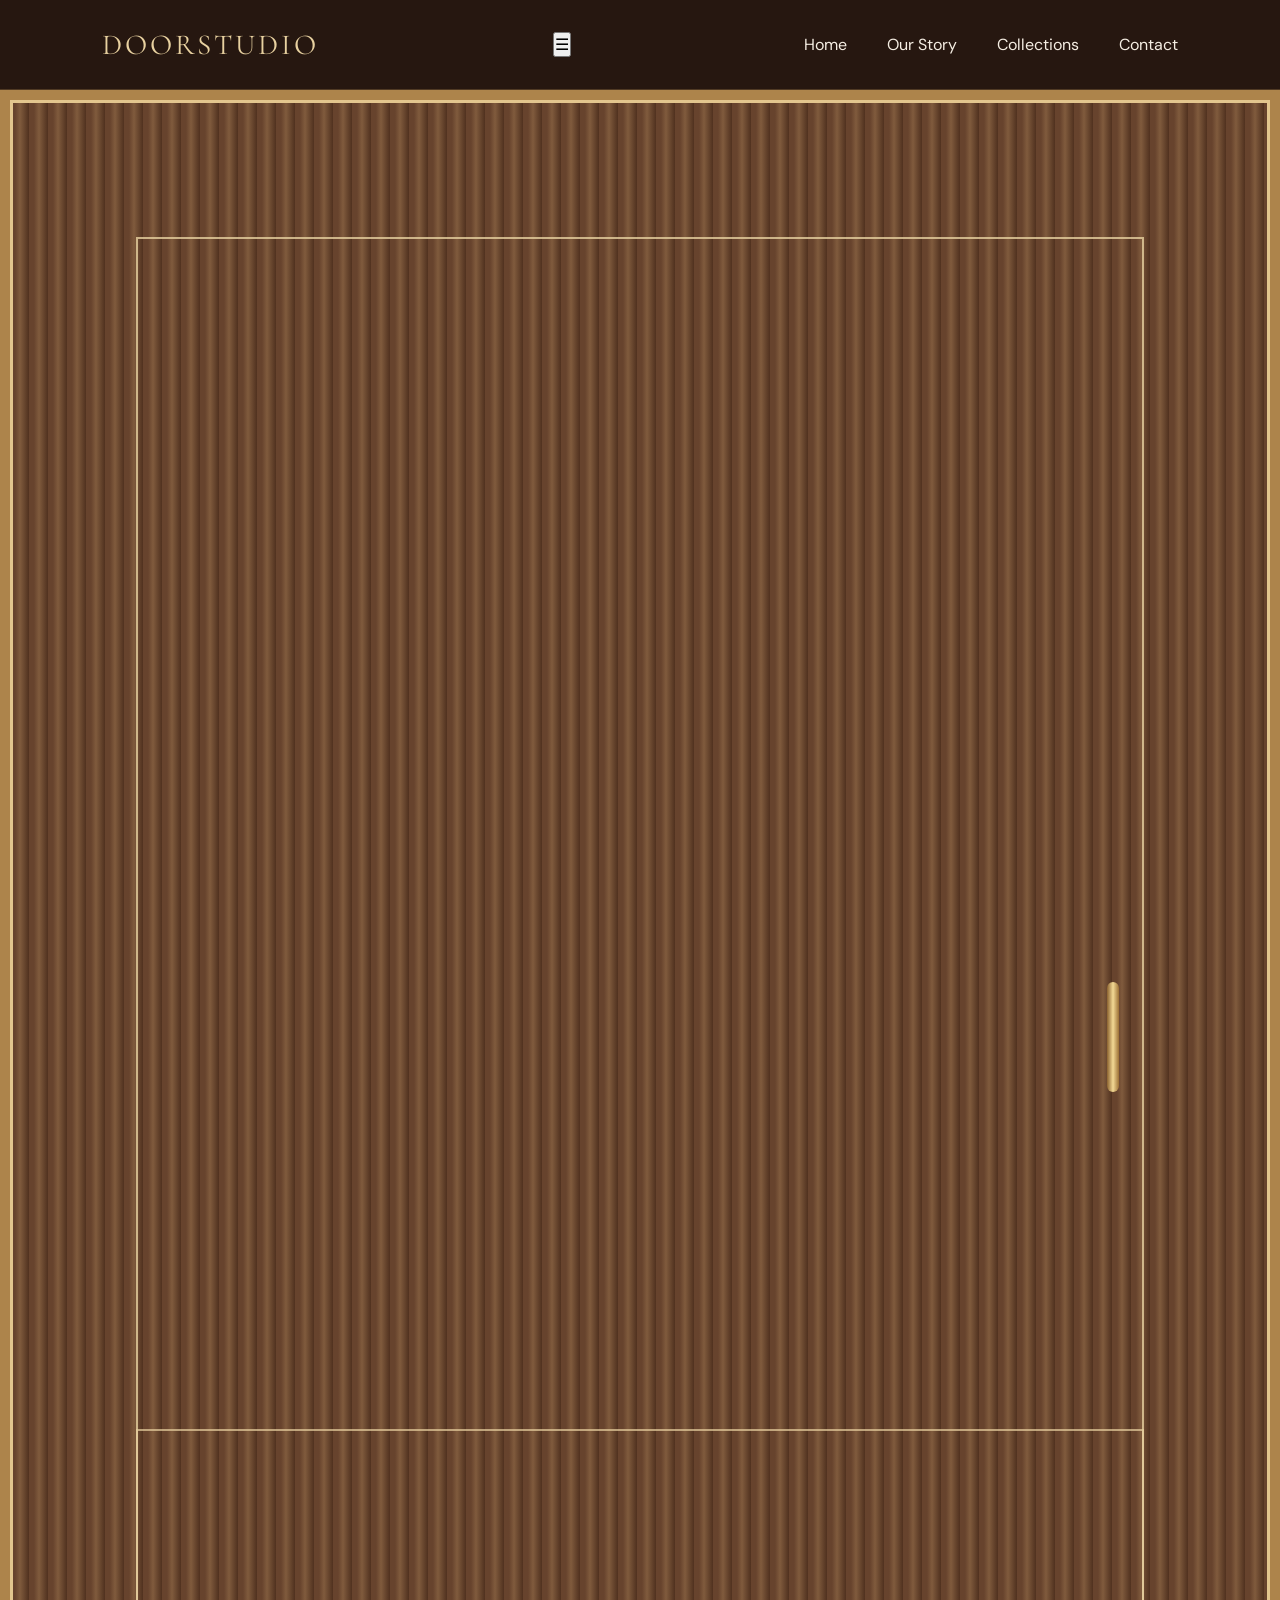
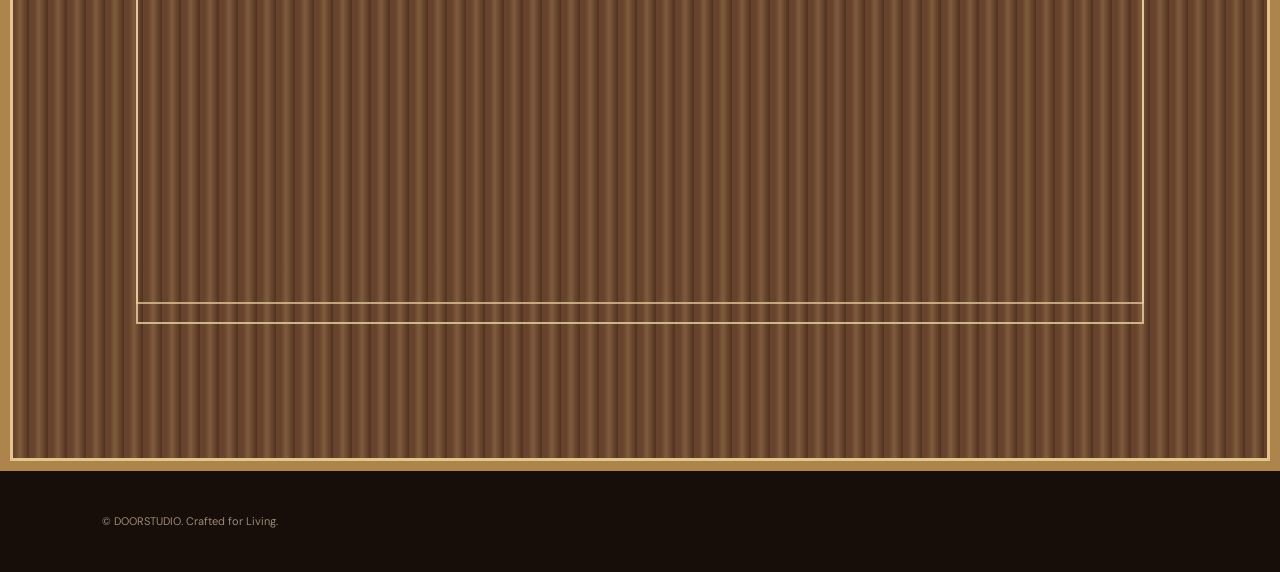
==== commit 0da9567f: "Restore and update index.html structure" ====
--- a/index.html
+++ b/index.html
@@ -9,7 +9,8 @@
 <link rel="preconnect" href="https://fonts.googleapis.com">
 <link rel="preconnect" href="https://fonts.gstatic.com" crossorigin>
 <link href="https://fonts.googleapis.com/css2?family=Cormorant+Garamond:wght@400;500;600;700&family=DM+Sans:wght@300;400;500;600;700&display=swap" rel="stylesheet">
-
+<link rel="stylesheet" href="style.css">
+<link rel="script" href="script.js">
 </head>
 
 <body>
--- a/style.css
+++ b/style.css
@@ -0,0 +1,1017 @@
+
+@import url('https://fonts.googleapis.com/css2?family=Cormorant+Garamond:wght@400;500;600;700&family=DM+Sans:wght@300;400;500;600;700&display=swap');
+
+:root {
+    --brown: #261710;
+    --brown2: #3b251a;
+    --brown3: #63432e;
+    --gold: #c9a45f;
+    --lightgold: #e8d1a0;
+    --cream: #f5eee3;
+    --white: #fffaf2;
+    --muted: #9c8a79;
+}
+
+* {
+    margin: 0;
+    padding: 0;
+    box-sizing: border-box;
+}
+
+html {
+    scroll-behavior: smooth;
+}
+
+body {
+    background: var(--cream);
+    color: var(--brown);
+    font-family: 'DM Sans', sans-serif;
+    overflow-x: hidden;
+}
+
+button, a {
+    font: inherit;
+}
+
+button {
+    cursor: pointer;
+}
+
+a {
+    text-decoration: none;
+    color: inherit;
+}
+
+/* =================================
+   CINEMATIC DOOR INTRO
+================================= */
+
+.intro {
+    position: fixed;
+    inset: 0;
+    z-index: 9999;
+    background:
+        radial-gradient(circle, #684832, #24140d 75%);
+    display: flex;
+    justify-content: center;
+    align-items: center;
+    perspective: 1400px;
+    transition: opacity 1s, visibility 1s;
+}
+
+.intro.hide {
+    opacity: 0;
+    visibility: hidden;
+    pointer-events: none;
+}
+
+.intro-brand {
+    position: absolute;
+    top: 9%;
+    color: var(--lightgold);
+    text-align: center;
+    letter-spacing: 7px;
+    animation: fadeDown 1s ease;
+}
+
+.intro-brand h1 {
+    font-family: 'Cormorant Garamond', serif;
+    font-size: 45px;
+    letter-spacing: 8px;
+}
+
+.intro-brand p {
+    font-size: 9px;
+    margin-top: 10px;
+}
+
+.door-scene {
+    width: 330px;
+    height: 510px;
+    position: relative;
+    transform-style: preserve-3d;
+}
+
+.door-back {
+    position: absolute;
+    inset: 0;
+    background: linear-gradient(135deg, #d5ad6c, #41281a);
+}
+
+.door {
+    position: absolute;
+    inset: 0;
+    transform-origin: left;
+    transform-style: preserve-3d;
+    background:
+        repeating-linear-gradient(
+            90deg,
+            #67432d 0px,
+            #67432d 5px,
+            #805b3d 10px,
+            #50311f 19px
+        );
+    border: 10px solid #ad844b;
+    box-shadow: inset 0 0 0 3px #e3c68e;
+    transition: transform 2.2s cubic-bezier(.7,0,.2,1);
+}
+
+.door::before {
+    content: "";
+    position: absolute;
+    inset: 7% 10%;
+    border: 2px solid rgba(232,209,160,.8);
+}
+
+.door::after {
+    content: "";
+    position: absolute;
+    left: 10%;
+    right: 10%;
+    bottom: 8%;
+    height: 24%;
+    border: 2px solid rgba(232,209,160,.7);
+}
+
+.door-handle {
+    position: absolute;
+    right: 12%;
+    top: 45%;
+    width: 12px;
+    height: 110px;
+    background: linear-gradient(
+        90deg,
+        #8a612e,
+        #f3d994,
+        #9c7036
+    );
+    border-radius: 10px;
+}
+
+.door.open {
+    transform: rotateY(-110deg);
+}
+
+.intro-text {
+    position: absolute;
+    bottom: 8%;
+    color: var(--lightgold);
+    font-size: 10px;
+    letter-spacing: 4px;
+    animation: pulse 2s infinite;
+}
+
+.skip-intro {
+    position: absolute;
+    bottom: 4%;
+    right: 5%;
+    color: white;
+    background: transparent;
+    border: 1px solid var(--gold);
+    padding: 10px 18px;
+    font-size: 10px;
+    letter-spacing: 2px;
+}
+
+/* =================================
+   ANIMATIONS
+================================= */
+
+@keyframes fadeDown {
+    from {
+        opacity: 0;
+        transform: translateY(-30px);
+    }
+    to {
+        opacity: 1;
+        transform: translateY(0);
+    }
+}
+
+@keyframes pulse {
+    50% {
+        opacity: .4;
+    }
+}
+
+@keyframes reveal {
+    from {
+        opacity: 0;
+        transform: translateY(35px);
+    }
+    to {
+        opacity: 1;
+        transform: translateY(0);
+    }
+}
+
+@keyframes rotate {
+    to {
+        transform: rotate(360deg);
+    }
+}
+
+/* =================================
+   NAVBAR
+================================= */
+
+.navbar {
+    height: 90px;
+    background: var(--brown);
+    color: var(--cream);
+    display: flex;
+    justify-content: space-between;
+    align-items: center;
+    padding: 0 8%;
+    position: sticky;
+    top: 0;
+    z-index: 100;
+    border-bottom: 1px solid rgba(201,164,95,.25);
+}
+
+.logo {
+    font-family: 'Cormorant Garamond', serif;
+    font-size: 29px;
+    letter-spacing: 3px;
+    color: var(--lightgold);
+}
+
+.logo small {
+    display: block;
+    font-family: 'DM Sans', sans-serif;
+    font-size: 8px;
+    letter-spacing: 4px;
+    margin-top: 4px;
+}
+
+.nav-links {
+    display: flex;
+    gap: 40px;
+    list-style: none;
+}
+
+.nav-links button {
+    background: none;
+    border: none;
+    color: var(--cream);
+    font-size: 11px;
+    letter-spacing: 2px;
+    text-transform: uppercase;
+    position: relative;
+    padding: 10px 0;
+}
+
+.nav-links button::after {
+    content: "";
+    position: absolute;
+    left: 0;
+    bottom: 0;
+    height: 1px;
+    width: 0;
+    background: var(--gold);
+    transition: width .4s;
+}
+
+.nav-links button:hover::after,
+.nav-links button.active::after {
+    width: 100%;
+}
+
+.nav-links button:hover {
+    color: var(--lightgold);
+}
+
+.menu-btn {
+    display: none;
+    background: none;
+    border: 1px solid var(--gold);
+    color: white;
+    padding: 10px;
+}
+
+/* =================================
+   PAGE NAVIGATION
+================================= */
+
+.page {
+    display: none;
+}
+
+.page.active {
+    display: block;
+    animation: reveal .8s ease both;
+}
+
+.page.leaving {
+    animation: fadeDown .25s reverse both;
+}
+
+/* =================================
+   COMMON
+================================= */
+
+.eyebrow {
+    color: var(--gold);
+    font-size: 10px;
+    letter-spacing: 4px;
+    text-transform: uppercase;
+    font-weight: 600;
+}
+
+h1, h2, h3 {
+    font-family: 'Cormorant Garamond', serif;
+    font-weight: 400;
+}
+
+h2 {
+    font-size: clamp(38px, 5vw, 65px);
+    line-height: 1.05;
+}
+
+p {
+    color: var(--muted);
+    line-height: 1.9;
+    font-size: 14px;
+}
+
+.btn {
+    display: inline-block;
+    padding: 17px 28px;
+    background: var(--gold);
+    color: var(--brown);
+    border: 1px solid var(--gold);
+    font-size: 10px;
+    letter-spacing: 2px;
+    text-transform: uppercase;
+    transition: .4s;
+}
+
+.btn:hover {
+    background: transparent;
+    color: var(--gold);
+    transform: translateY(-5px);
+}
+
+.btn-outline {
+    background: transparent;
+    color: var(--lightgold);
+}
+
+/* =================================
+   HOME HERO
+================================= */
+
+.hero {
+    min-height: 750px;
+    background: var(--brown);
+    color: var(--cream);
+    display: grid;
+    grid-template-columns: 1fr 1fr;
+    align-items: center;
+    padding: 70px 8%;
+    gap: 50px;
+}
+
+.hero-content {
+    animation: reveal 1s .2s both;
+}
+
+.hero-content h1 {
+    font-size: clamp(55px, 7vw, 100px);
+    line-height: .95;
+    margin: 30px 0;
+    letter-spacing: -2px;
+}
+
+.hero-content h1 span {
+    color: var(--gold);
+    font-style: italic;
+}
+
+.hero-content p {
+    max-width: 460px;
+    margin-bottom: 35px;
+}
+
+.hero-buttons {
+    display: flex;
+    flex-wrap: wrap;
+    gap: 15px;
+}
+
+.hero-image {
+    position: relative;
+    min-height: 550px;
+    display: grid;
+    place-items: center;
+}
+
+.hero-image::before {
+    content: "";
+    position: absolute;
+    width: 440px;
+    height: 440px;
+    border: 1px solid rgba(201,164,95,.4);
+    border-radius: 50%;
+    animation: rotate 35s linear infinite;
+}
+
+.hero-door {
+    width: 75%;
+    height: 490px;
+    position: relative;
+    background:
+        repeating-linear-gradient(
+            90deg,
+            #79543a,
+            #79543a 5px,
+            #583a27 12px,
+            #79543a 20px
+        );
+    border: 12px solid #a77d47;
+    box-shadow: 25px 25px 0 rgba(201,164,95,.12);
+    transition: .8s;
+}
+
+.hero-door:hover {
+    transform: translateY(-10px);
+}
+
+.hero-door::before {
+    content: "";
+    position: absolute;
+    inset: 8% 10%;
+    border: 2px solid var(--lightgold);
+}
+
+.hero-door::after {
+    content: "";
+    position: absolute;
+    bottom: 8%;
+    left: 10%;
+    right: 10%;
+    height: 25%;
+    border: 2px solid var(--lightgold);
+}
+
+.hero-door-handle {
+    position: absolute;
+    right: 12%;
+    top: 45%;
+    height: 100px;
+    width: 12px;
+    background: linear-gradient(90deg,#99703c,#f1d99e,#99703c);
+    border-radius: 10px;
+}
+
+.hero-caption {
+    position: absolute;
+    bottom: 20px;
+    left: 0;
+    background: var(--cream);
+    color: var(--brown);
+    padding: 22px;
+    box-shadow: 0 15px 40px #0004;
+}
+
+.hero-caption small {
+    font-size: 9px;
+    letter-spacing: 2px;
+}
+
+.hero-caption h3 {
+    font-size: 25px;
+    margin-top: 5px;
+}
+
+/* =================================
+   HOME CATEGORIES
+================================= */
+
+.section {
+    padding: 110px 8%;
+}
+
+.section-heading {
+    display: flex;
+    justify-content: space-between;
+    align-items: end;
+    gap: 30px;
+    margin-bottom: 55px;
+}
+
+.section-heading h2 {
+    margin-top: 15px;
+}
+
+.section-heading p {
+    max-width: 370px;
+}
+
+.category-grid {
+    display: grid;
+    grid-template-columns: repeat(3,1fr);
+    gap: 22px;
+}
+
+.category-card {
+    height: 390px;
+    background: var(--brown2);
+    color: white;
+    position: relative;
+    overflow: hidden;
+    padding: 30px;
+    display: flex;
+    flex-direction: column;
+    justify-content: end;
+    isolation: isolate;
+    transition: .5s;
+}
+
+.category-card::before {
+    content: "";
+    position: absolute;
+    inset: 0;
+    z-index: -1;
+    background: linear-gradient(
+        0deg,
+        rgba(30,17,10,.95),
+        rgba(30,17,10,.05)
+    );
+}
+
+.category-card::after {
+    content: "";
+    position: absolute;
+    inset: 0;
+    z-index: -2;
+    background: repeating-linear-gradient(
+        90deg,
+        #775239,
+        #775239 6px,
+        #543622 12px
+    );
+    transition: transform .8s;
+}
+
+.category-card:nth-child(2)::after {
+    background: linear-gradient(135deg,#987244,#342117);
+}
+
+.category-card:nth-child(3)::after {
+    background: linear-gradient(135deg,#b8a18a,#4d3526);
+}
+
+.category-card:hover::after {
+    transform: scale(1.1);
+}
+
+.category-card:hover {
+    transform: translateY(-10px);
+}
+
+.category-card span {
+    color: var(--gold);
+    font-size: 10px;
+    letter-spacing: 3px;
+}
+
+.category-card h3 {
+    font-size: 36px;
+    margin: 10px 0;
+}
+
+.category-card p {
+    color: #ddd0c0;
+    font-size: 12px;
+}
+
+/* =================================
+   FEATURE SECTION
+================================= */
+
+.feature {
+    background: #e8ddcd;
+    display: grid;
+    grid-template-columns: 1fr 1fr;
+    gap: 80px;
+    align-items: center;
+    padding: 100px 10%;
+}
+
+.feature-art {
+    height: 400px;
+    background: linear-gradient(135deg,#68472f,#261710);
+    display: grid;
+    place-items: center;
+    position: relative;
+}
+
+.feature-art::before {
+    content: "D";
+    font: 240px 'Cormorant Garamond', serif;
+    color: rgba(232,209,160,.3);
+    border: 1px solid var(--gold);
+    width: 65%;
+    height: 75%;
+    display: grid;
+    place-items: center;
+}
+
+.feature-copy h2 {
+    margin: 20px 0;
+}
+
+.feature-copy p {
+    margin-bottom: 25px;
+}
+
+/* =================================
+   PAGE HERO
+================================= */
+
+.page-hero {
+    background: var(--brown);
+    color: var(--cream);
+    padding: 100px 8%;
+}
+
+.page-hero h1 {
+    font-size: clamp(55px,7vw,85px);
+    margin: 20px 0;
+}
+
+.page-hero p {
+    max-width: 550px;
+}
+
+/* =================================
+   ABOUT PAGE
+================================= */
+
+.about-grid {
+    display: grid;
+    grid-template-columns: 1fr 1fr;
+    gap: 80px;
+    align-items: center;
+}
+
+.about-panel {
+    background: #e6dac8;
+    padding: 45px;
+    border-left: 3px solid var(--gold);
+}
+
+.values {
+    display: grid;
+    grid-template-columns: repeat(3,1fr);
+    gap: 25px;
+    margin-top: 80px;
+}
+
+.value {
+    border-top: 1px solid var(--gold);
+    padding-top: 25px;
+}
+
+.value h3 {
+    font-size: 26px;
+    margin: 15px 0;
+}
+
+/* =================================
+   COLLECTION PAGE
+================================= */
+
+.product-grid {
+    display: grid;
+    grid-template-columns: repeat(3,1fr);
+    gap: 25px;
+}
+
+.product-card {
+    background: var(--white);
+    transition: .5s;
+    box-shadow: 0 10px 35px #0000000a;
+}
+
+.product-card:hover {
+    transform: translateY(-10px);
+    box-shadow: 0 25px 50px #0002;
+}
+
+.product-image {
+    height: 260px;
+    display: grid;
+    place-items: center;
+    background: linear-gradient(135deg,#e8ddcc,#c1aa8e);
+    overflow: hidden;
+}
+
+.product-image span {
+    font-size: 85px;
+    color: var(--brown3);
+    transition: transform .6s;
+}
+
+.product-card:hover .product-image span {
+    transform: scale(1.2) rotate(8deg);
+}
+
+.product-image.dark {
+    background: linear-gradient(135deg,#63432e,#241710);
+}
+
+.product-image.dark span {
+    color: var(--lightgold);
+}
+
+.product-info {
+    padding: 25px;
+}
+
+.product-info small {
+    color: var(--gold);
+    letter-spacing: 3px;
+    font-size: 9px;
+    text-transform: uppercase;
+}
+
+.product-info h3 {
+    font-size: 27px;
+    margin: 10px 0;
+}
+
+.product-info p {
+    font-size: 12px;
+}
+
+.product-info button {
+    margin-top: 20px;
+    background: none;
+    border: none;
+    border-bottom: 1px solid var(--gold);
+    padding-bottom: 5px;
+    color: var(--brown);
+    font-size: 10px;
+    letter-spacing: 2px;
+}
+
+/* =================================
+   CONTACT PAGE
+================================= */
+
+.contact-grid {
+    display: grid;
+    grid-template-columns: .8fr 1.2fr;
+    gap: 70px;
+}
+
+.contact-info {
+    background: var(--brown);
+    color: white;
+    padding: 45px;
+}
+
+.contact-info h2 {
+    font-size: 40px;
+    margin: 20px 0;
+}
+
+.contact-info p {
+    color: #c8b8a8;
+}
+
+.contact-item {
+    margin-top: 35px;
+    border-top: 1px solid #ffffff25;
+    padding-top: 20px;
+}
+
+.contact-item small {
+    color: var(--gold);
+    letter-spacing: 3px;
+}
+
+.contact-form {
+    display: grid;
+    grid-template-columns: 1fr 1fr;
+    gap: 20px;
+}
+
+.field {
+    display: flex;
+    flex-direction: column;
+    gap: 10px;
+}
+
+.field.full {
+    grid-column: 1/-1;
+}
+
+.field label {
+    font-size: 10px;
+    letter-spacing: 2px;
+    text-transform: uppercase;
+}
+
+.field input,
+.field textarea,
+.field select {
+    padding: 17px;
+    border: 1px solid #d8c9b8;
+    background: var(--white);
+    font-family: inherit;
+    outline: none;
+}
+
+.field input:focus,
+.field textarea:focus {
+    border-color: var(--gold);
+}
+
+.field textarea {
+    min-height: 140px;
+    resize: vertical;
+}
+
+.status {
+    grid-column: 1/-1;
+    font-size: 12px;
+}
+
+/* =================================
+   CTA AND FOOTER
+================================= */
+
+.cta {
+    background: var(--brown);
+    color: white;
+    padding: 70px 8%;
+    display: flex;
+    justify-content: space-between;
+    align-items: center;
+    gap: 30px;
+}
+
+.cta h2 {
+    font-size: 45px;
+}
+
+.cta p {
+    margin-top: 10px;
+}
+
+footer {
+    background: #170e09;
+    color: white;
+    padding: 40px 8%;
+    display: flex;
+    justify-content: space-between;
+    align-items: center;
+    gap: 20px;
+}
+
+footer p {
+    font-size: 11px;
+}
+
+/* =================================
+   SCROLL REVEAL
+================================= */
+
+.reveal {
+    opacity: 0;
+    transform: translateY(35px);
+    transition: opacity .9s ease, transform .9s ease;
+}
+
+.reveal.visible {
+    opacity: 1;
+    transform: translateY(0);
+}
+
+/* =================================
+   RESPONSIVE DESIGN
+================================= */
+
+@media(max-width:900px) {
+    .navbar {
+        padding: 0 5%;
+    }
+
+    .nav-links {
+        gap: 20px;
+    }
+
+    .hero {
+        padding: 60px 5%;
+    }
+
+    .section {
+        padding: 80px 5%;
+    }
+
+    .feature {
+        padding: 80px 5%;
+        gap: 40px;
+    }
+}
+
+@media(max-width:650px) {
+    .navbar {
+        height: 75px;
+    }
+
+    .menu-btn {
+        display: block;
+    }
+
+    .nav-links {
+        display: none;
+        position: absolute;
+        top: 75px;
+        left: 0;
+        width: 100%;
+        background: var(--brown);
+        flex-direction: column;
+        padding: 30px 8%;
+    }
+
+    .nav-links.show {
+        display: flex;
+    }
+
+    .hero,
+    .feature,
+    .about-grid,
+    .contact-grid {
+        grid-template-columns: 1fr;
+    }
+
+    .hero {
+        padding: 65px 7%;
+    }
+
+    .hero-image {
+        min-height: 440px;
+    }
+
+    .hero-door {
+        height: 400px;
+    }
+
+    .category-grid,
+    .product-grid,
+    .values {
+        grid-template-columns: 1fr;
+    }
+
+    .category-card {
+        height: 300px;
+    }
+
+    .section-heading {
+        display: block;
+    }
+
+    .section-heading p {
+        margin-top: 20px;
+    }
+
+    .contact-form {
+        grid-template-columns: 1fr;
+    }
+
+    .field.full {
+        grid-column: auto;
+    }
+
+    .cta,
+    footer {
+        flex-direction: column;
+        align-items: flex-start;
+    }
+
+    .door-scene {
+        width: 260px;
+        height: 420px;
+    }
+
+    .intro-brand h1 {
+        font-size: 30px;
+    }
+}
+
+@media(prefers-reduced-motion: reduce) {
+    *, *::before, *::after {
+        animation-duration: .01ms !important;
+        transition-duration: .01ms !important;
+        scroll-behavior: auto !important;
+    }
+
+    .reveal {
+        opacity: 1;
+        transform: none;
+    }
+}
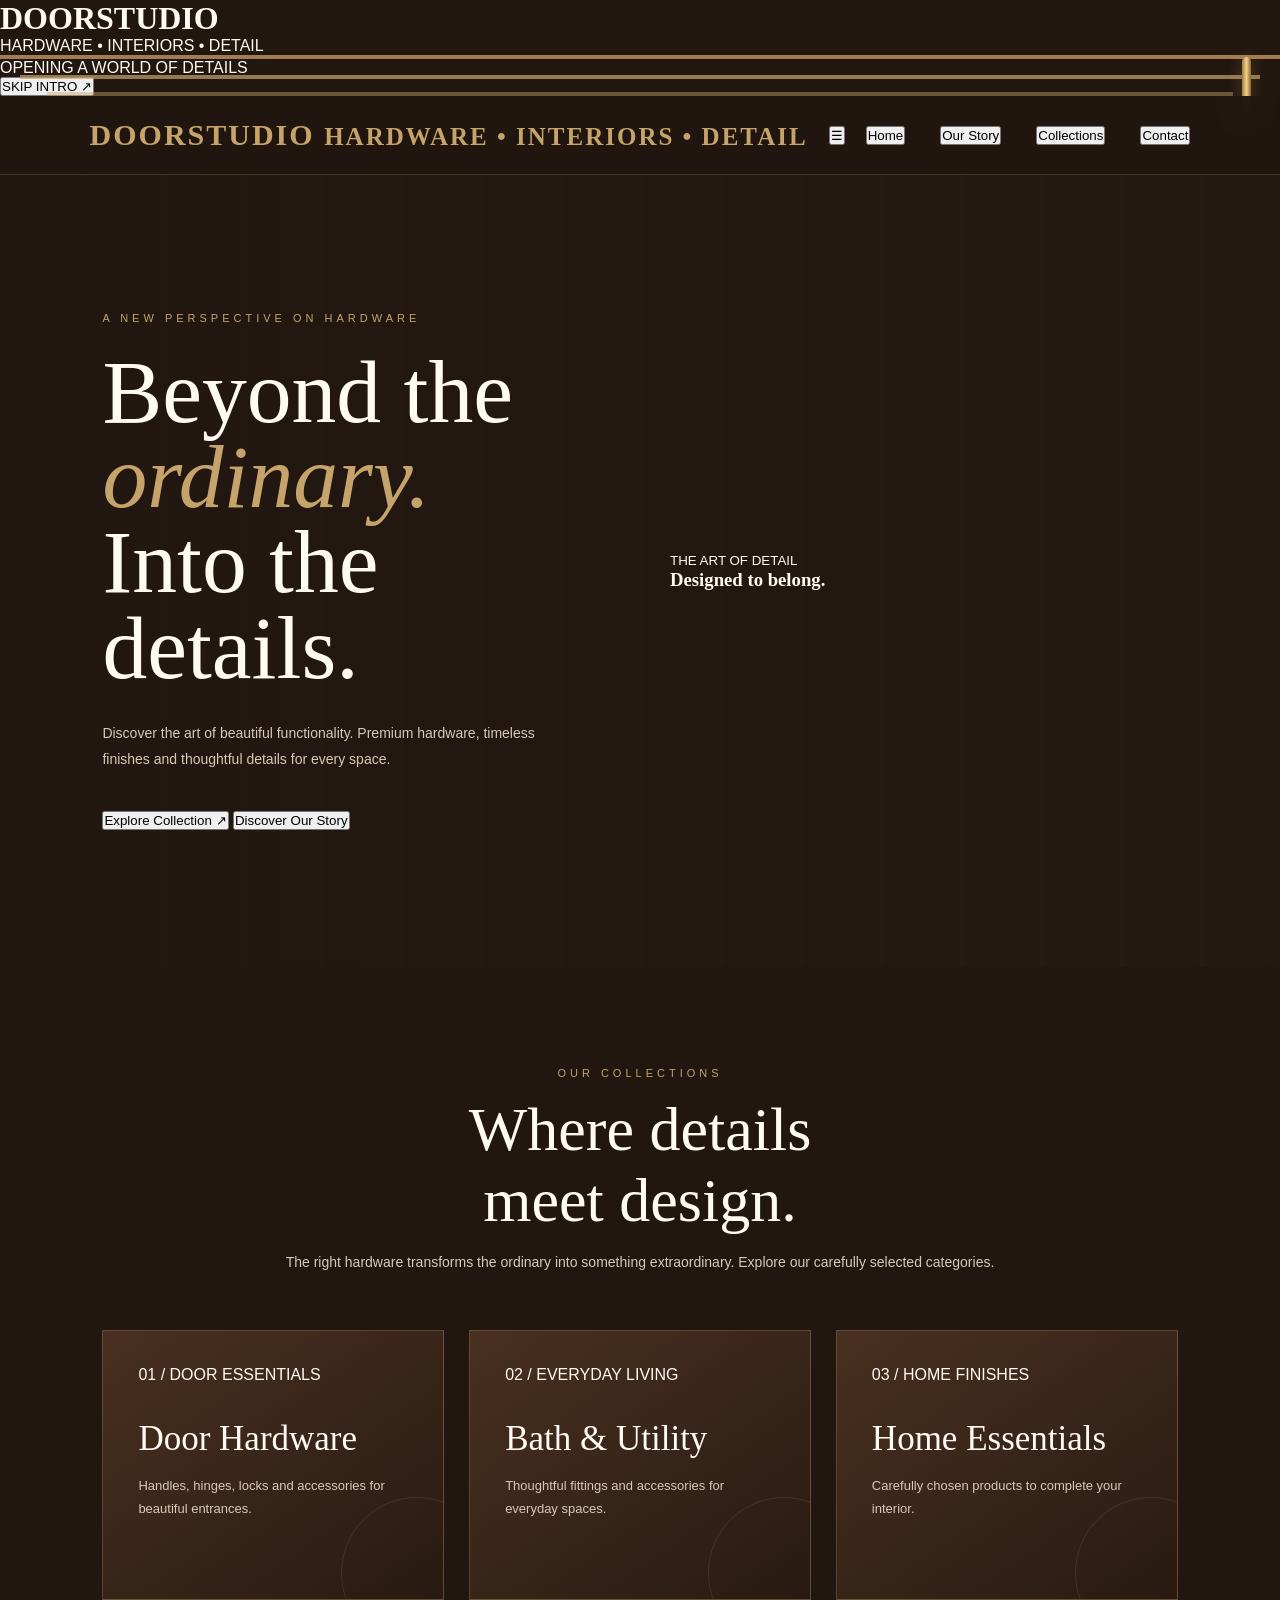
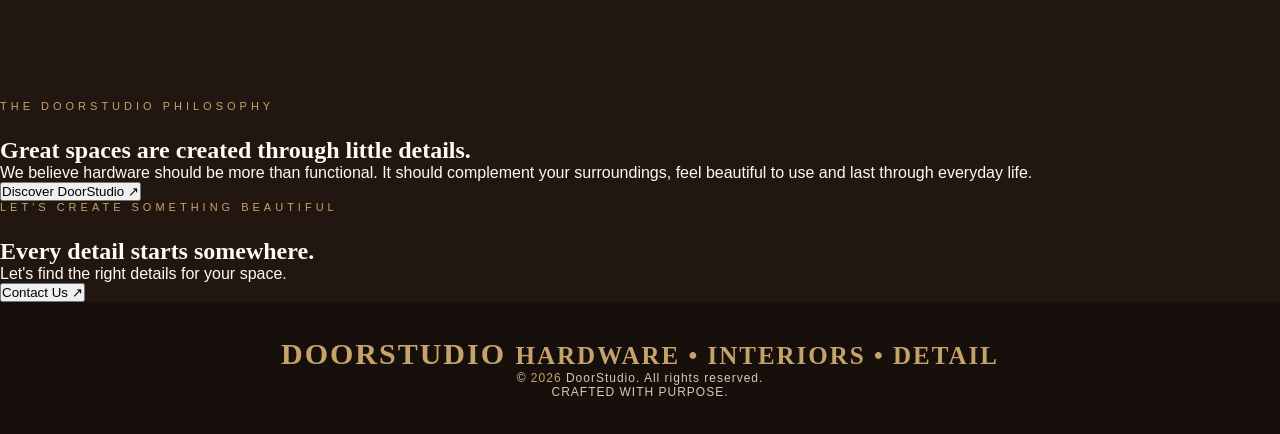
==== commit 165d5dbf: "Revise index.html for updated design and content Updated the HTML structure and content for the Door" ====
--- a/index.html
+++ b/index.html
@@ -4,313 +4,592 @@
 <head>
 <meta charset="UTF-8">
 <meta name="viewport" content="width=device-width, initial-scale=1.0">
-<title>DoorStudio | Crafted for Living</title>
-
-<link rel="preconnect" href="https://fonts.googleapis.com">
-<link rel="preconnect" href="https://fonts.gstatic.com" crossorigin>
-<link href="https://fonts.googleapis.com/css2?family=Cormorant+Garamond:wght@400;500;600;700&family=DM+Sans:wght@300;400;500;600;700&display=swap" rel="stylesheet">
+<title>DoorStudio | Beyond the Ordinary</title>
 <link rel="stylesheet" href="style.css">
-<link rel="script" href="script.js">
+
 </head>
 
 <body>
 
+<!-- CINEMATIC INTRO -->
+
+<div class="intro" id="intro">
+
+    <div class="intro-brand">
+        <h1>DOORSTUDIO</h1>
+        <p>HARDWARE • INTERIORS • DETAIL</p>
+    </div>
+
+    <div class="door-scene">
+        <div class="door-back"></div>
+
+        <div class="door" id="openingDoor">
+            <div class="door-handle"></div>
+        </div>
+    </div>
+
+    <div class="intro-text">
+        OPENING A WORLD OF DETAILS
+    </div>
+
+    <button class="skip-intro" id="skipIntro">
+        SKIP INTRO ↗
+    </button>
+
+</div>
+
 <!-- NAVBAR -->
 
-<nav class="navbar">
-    <a href="#" class="logo" onclick="showPage('home'); return false;">
-        DOOR<span>STUDIO</span>
+<header class="navbar">
+
+    <a href="#" class="logo" data-page="home">
+        DOORSTUDIO
+        <small>HARDWARE • INTERIORS • DETAIL</small>
     </a>
 
-    <button class="menu-toggle" onclick="toggleMenu()" aria-label="Toggle navigation">
+    <button class="menu-btn" id="menuBtn">
         ☰
     </button>
 
     <ul class="nav-links" id="navLinks">
-        <li><a href="#" class="active" onclick="showPage('home', this); return false;">Home</a></li>
-        <li><a href="#" onclick="showPage('story', this); return false;">Our Story</a></li>
-        <li><a href="#" onclick="showPage('collections', this); return false;">Collections</a></li>
-        <li><a href="#" onclick="showPage('contact', this); return false;">Contact</a></li>
+        <li><button class="active" data-page="home">Home</button></li>
+        <li><button data-page="about">Our Story</button></li>
+        <li><button data-page="collections">Collections</button></li>
+        <li><button data-page="contact">Contact</button></li>
     </ul>
-</nav>
-
-<!-- HOME PAGE -->
-
-<main id="home" class="page active">
-
-    <section class="hero">
+
+</header>
+
+<main>
+
+<!-- =================================
+     PAGE 1: HOME
+================================= -->
+
+<section class="page active" id="home">
+
+    <div class="hero">
+
         <div class="hero-content">
-            <div class="eyebrow">Designed for timeless living</div>
+
+            <div class="eyebrow">
+                A NEW PERSPECTIVE ON HARDWARE
+            </div>
 
             <h1>
-                Every Door<br>
-                Opens a <span>Story.</span>
+                Beyond the
+                <span>ordinary.</span>
+                <br>
+                Into the details.
             </h1>
 
             <p>
-                Discover thoughtfully selected doors, premium hardware
-                and elegant interior essentials. We bring together quality,
-                craftsmanship and design to create spaces that feel special.
+                Discover the art of beautiful functionality.
+                Premium hardware, timeless finishes and
+                thoughtful details for every space.
             </p>
 
-            <a href="#" class="primary-btn" onclick="showPage('collections'); return false;">
-                Explore Collections
-            </a>
-        </div>
-
-        <div class="hero-visual">
-            <div class="door-frame">
-                <div class="door">
-                    <div class="door-handle"></div>
-                </div>
-            </div>
-        </div>
-    </section>
-
-    <section class="section about-preview reveal">
-        <div class="about-image">
-            <span>Crafted<br>with Purpose</span>
-        </div>
-
-        <div class="about-text">
-            <div class="eyebrow">A little about us</div>
-
-            <h2>Beyond Doors.<br><span>Beyond Ordinary.</span></h2>
+            <div class="hero-buttons">
+
+                <button class="btn" data-go="collections">
+                    Explore Collection ↗
+                </button>
+
+                <button class="btn btn-outline" data-go="about">
+                    Discover Our Story
+                </button>
+
+            </div>
+
+        </div>
+
+        <div class="hero-image">
+
+            <div class="hero-door">
+                <div class="hero-door-handle"></div>
+            </div>
+
+            <div class="hero-caption">
+                <small>THE ART OF DETAIL</small>
+                <h3>Designed to belong.</h3>
+            </div>
+
+        </div>
+
+    </div>
+
+    <section class="section">
+
+        <div class="section-heading reveal">
+
+            <div>
+                <div class="eyebrow">OUR COLLECTIONS</div>
+                <h2>Where details<br>meet design.</h2>
+            </div>
 
             <p>
-                At DoorStudio, we believe that every detail contributes
-                to the beauty of a space. From doors to essential hardware,
-                we focus on products that combine functionality with style.
+                The right hardware transforms the ordinary
+                into something extraordinary.
+                Explore our carefully selected categories.
             </p>
 
-            <a href="#" class="primary-btn" onclick="showPage('story'); return false;">
-                Discover Our Story
-            </a>
-        </div>
-    </section>
+        </div>
+
+        <div class="category-grid">
+
+            <article class="category-card reveal">
+                <span>01 / DOOR ESSENTIALS</span>
+                <h3>Door Hardware</h3>
+                <p>
+                    Handles, hinges, locks and accessories
+                    for beautiful entrances.
+                </p>
+            </article>
+
+            <article class="category-card reveal">
+                <span>02 / EVERYDAY LIVING</span>
+                <h3>Bath & Utility</h3>
+                <p>
+                    Thoughtful fittings and accessories
+                    for everyday spaces.
+                </p>
+            </article>
+
+            <article class="category-card reveal">
+                <span>03 / HOME FINISHES</span>
+                <h3>Home Essentials</h3>
+                <p>
+                    Carefully chosen products to complete
+                    your interior.
+                </p>
+            </article>
+
+        </div>
+
+    </section>
+
+    <section class="feature">
+
+        <div class="feature-art reveal"></div>
+
+        <div class="feature-copy reveal">
+
+            <div class="eyebrow">THE DOORSTUDIO PHILOSOPHY</div>
+
+            <h2>
+                Great spaces are
+                created through
+                little details.
+            </h2>
+
+            <p>
+                We believe hardware should be more than
+                functional. It should complement your
+                surroundings, feel beautiful to use and
+                last through everyday life.
+            </p>
+
+            <button class="btn" data-go="about">
+                Discover DoorStudio ↗
+            </button>
+
+        </div>
+
+    </section>
+
+    <section class="cta">
+
+        <div>
+            <div class="eyebrow">LET'S CREATE SOMETHING BEAUTIFUL</div>
+            <h2>Every detail starts somewhere.</h2>
+            <p>Let's find the right details for your space.</p>
+        </div>
+
+        <button class="btn" data-go="contact">
+            Contact Us ↗
+        </button>
+
+    </section>
+
+</section>
+
+<!-- =================================
+     PAGE 2: ABOUT
+================================= -->
+
+<section class="page" id="about">
+
+    <div class="page-hero">
+
+        <div class="eyebrow">THE STORY BEHIND THE BRAND</div>
+
+        <h1>
+            A vision built<br>
+            around <span style="color:var(--gold)">details.</span>
+        </h1>
+
+        <p>
+            DoorStudio is a hardware startup driven by
+            thoughtful design, dependable functionality
+            and the belief that every detail matters.
+        </p>
+
+    </div>
 
     <section class="section">
+
+        <div class="about-grid">
+
+            <div class="reveal">
+
+                <div class="eyebrow">WHO WE ARE</div>
+
+                <h2>
+                    Hardware is
+                    never just hardware.
+                </h2>
+
+                <p style="margin-top:25px">
+                    A door handle creates the first impression.
+                    A hinge quietly supports everyday life.
+                    A small fitting can transform an entire room.
+                </p>
+
+                <p style="margin-top:15px">
+                    At DoorStudio, we see every product as
+                    an opportunity to combine beauty,
+                    quality and functionality.
+                </p>
+
+            </div>
+
+            <div class="about-panel reveal">
+
+                <div class="eyebrow">OUR PURPOSE</div>
+
+                <h3 style="font-size:32px;margin:20px 0">
+                    To redefine how people discover
+                    and experience hardware.
+                </h3>
+
+                <p>
+                    Our ambition is to build a trusted
+                    hardware destination where quality,
+                    design and customer experience come together.
+                </p>
+
+            </div>
+
+        </div>
+
+        <div class="values">
+
+            <div class="value reveal">
+                <div class="eyebrow">01</div>
+                <h3>Quality</h3>
+                <p>
+                    Dependable products selected
+                    with care and purpose.
+                </p>
+            </div>
+
+            <div class="value reveal">
+                <div class="eyebrow">02</div>
+                <h3>Design</h3>
+                <p>
+                    Beautiful finishes and
+                    thoughtful product choices.
+                </p>
+            </div>
+
+            <div class="value reveal">
+                <div class="eyebrow">03</div>
+                <h3>Trust</h3>
+                <p>
+                    Transparent information and
+                    helpful customer service.
+                </p>
+            </div>
+
+        </div>
+
+    </section>
+
+    <section class="cta">
+
+        <div>
+            <div class="eyebrow">EXPLORE OUR WORLD</div>
+            <h2>Discover the collection.</h2>
+        </div>
+
+        <button class="btn" data-go="collections">
+            View Collections ↗
+        </button>
+
+    </section>
+
+</section>
+
+<!-- =================================
+     PAGE 3: COLLECTIONS
+================================= -->
+
+<section class="page" id="collections">
+
+    <div class="page-hero">
+
+        <div class="eyebrow">THE COLLECTION EDIT</div>
+
+        <h1>
+            Curated for<br>
+            <span style="color:var(--gold)">beautiful spaces.</span>
+        </h1>
+
+        <p>
+            Explore our growing range of hardware
+            essentials and discover products that
+            bring design and functionality together.
+        </p>
+
+    </div>
+
+    <section class="section">
+
         <div class="section-heading reveal">
-            <div class="eyebrow">What we offer</div>
-            <h2>Our <span>Categories</span></h2>
-            <p>Explore products designed for every corner of your space.</p>
-        </div>
-
-        <div class="category-grid">
-            <div class="category-card reveal">
-                <div class="category-number">01 / DOORS</div>
-                <h3>Doors</h3>
-                <p>Elegant entrance and interior door solutions for modern spaces.</p>
-            </div>
-
-            <div class="category-card reveal">
-                <div class="category-number">02 / HARDWARE</div>
-                <h3>Hardware</h3>
-                <p>Handles, hinges, locks and fittings that bring function and style together.</p>
-            </div>
-
-            <div class="category-card reveal">
-                <div class="category-number">03 / INTERIORS</div>
-                <h3>Interiors</h3>
-                <p>Carefully selected essentials for beautiful and practical interiors.</p>
-            </div>
-        </div>
-    </section>
+
+            <div>
+                <div class="eyebrow">OUR PRODUCT FAMILIES</div>
+                <h2>Find your perfect detail.</h2>
+            </div>
+
+            <p>
+                A selection of product categories
+                designed to inspire your next project.
+            </p>
+
+        </div>
+
+        <div class="product-grid">
+
+            <article class="product-card reveal">
+                <div class="product-image">
+                    <span>◈</span>
+                </div>
+                <div class="product-info">
+                    <small>DOOR HARDWARE</small>
+                    <h3>Door Handles</h3>
+                    <p>Contemporary and classic handles for every entrance.</p>
+                    <button data-go="contact">ENQUIRE NOW ↗</button>
+                </div>
+            </article>
+
+            <article class="product-card reveal">
+                <div class="product-image dark">
+                    <span>⌑</span>
+                </div>
+                <div class="product-info">
+                    <small>SECURITY</small>
+                    <h3>Locks & Latches</h3>
+                    <p>Functional locking solutions for different spaces.</p>
+                    <button data-go="contact">ENQUIRE NOW ↗</button>
+                </div>
+            </article>
+
+            <article class="product-card reveal">
+                <div class="product-image">
+                    <span>⌁</span>
+                </div>
+                <div class="product-info">
+                    <small>DOOR HARDWARE</small>
+                    <h3>Hinges & Fittings</h3>
+                    <p>Essential fittings for smooth everyday operation.</p>
+                    <button data-go="contact">ENQUIRE NOW ↗</button>
+                </div>
+            </article>
+
+            <article class="product-card reveal">
+                <div class="product-image dark">
+                    <span>✧</span>
+                </div>
+                <div class="product-info">
+                    <small>BATH & UTILITY</small>
+                    <h3>Bathroom Accessories</h3>
+                    <p>Functional accessories with refined finishes.</p>
+                    <button data-go="contact">ENQUIRE NOW ↗</button>
+                </div>
+            </article>
+
+            <article class="product-card reveal">
+                <div class="product-image">
+                    <span>◇</span>
+                </div>
+                <div class="product-info">
+                    <small>FURNITURE</small>
+                    <h3>Cabinet Hardware</h3>
+                    <p>Knobs and pulls to elevate your furniture.</p>
+                    <button data-go="contact">ENQUIRE NOW ↗</button>
+                </div>
+            </article>
+
+            <article class="product-card reveal">
+                <div class="product-image dark">
+                    <span>⌂</span>
+                </div>
+                <div class="product-info">
+                    <small>BUILDING ESSENTIALS</small>
+                    <h3>Building Materials</h3>
+                    <p>Useful hardware for renovation and construction.</p>
+                    <button data-go="contact">ENQUIRE NOW ↗</button>
+                </div>
+            </article>
+
+        </div>
+
+    </section>
+
+    <section class="cta">
+
+        <div>
+            <div class="eyebrow">NEED SOMETHING SPECIFIC?</div>
+            <h2>Let's find the right fit.</h2>
+        </div>
+
+        <button class="btn" data-go="contact">
+            Make an Enquiry ↗
+        </button>
+
+    </section>
+
+</section>
+
+<!-- =================================
+     PAGE 4: CONTACT
+================================= -->
+
+<section class="page" id="contact">
+
+    <div class="page-hero">
+
+        <div class="eyebrow">LET'S CONNECT</div>
+
+        <h1>
+            Let's talk<br>
+            <span style="color:var(--gold)">details.</span>
+        </h1>
+
+        <p>
+            Have a question, a project or a product
+            requirement? We'd love to hear from you.
+        </p>
+
+    </div>
+
+    <section class="section">
+
+        <div class="contact-grid">
+
+            <div class="contact-info reveal">
+
+                <div class="eyebrow">GET IN TOUCH</div>
+
+                <h2>We are just a message away.</h2>
+
+                <p>
+                    Connect with DoorStudio for product
+                    enquiries, business opportunities
+                    and collaborations.
+                </p>
+
+                <div class="contact-item">
+                    <small>SHOWROOM</small>
+                    <p>Add your business address here.</p>
+                </div>
+
+                <div class="contact-item">
+                    <small>PHONE / WHATSAPP</small>
+                    <p>+91 XXXXX XXXXX</p>
+                </div>
+
+                <div class="contact-item">
+                    <small>EMAIL</small>
+                    <p>hello@doorstudio.in</p>
+                </div>
+
+            </div>
+
+            <form class="contact-form reveal" id="contactForm">
+
+                <div class="field">
+                    <label>Your Name</label>
+                    <input type="text" id="name" required placeholder="Full name">
+                </div>
+
+                <div class="field">
+                    <label>Phone Number</label>
+                    <input type="tel" id="phone" required placeholder="+91">
+                </div>
+
+                <div class="field full">
+                    <label>Email Address</label>
+                    <input type="email" id="email" placeholder="Email address">
+                </div>
+
+                <div class="field full">
+                    <label>Enquiry Type</label>
+                    <select id="interest">
+                        <option>Door Hardware</option>
+                        <option>Bathroom Accessories</option>
+                        <option>Cabinet Hardware</option>
+                        <option>Building Materials</option>
+                        <option>Bulk Order</option>
+                        <option>Business Collaboration</option>
+                        <option>Other</option>
+                    </select>
+                </div>
+
+                <div class="field full">
+                    <label>Your Message</label>
+                    <textarea id="message" placeholder="Tell us what you are looking for..."></textarea>
+                </div>
+
+                <div class="field full">
+                    <button type="submit" class="btn">
+                        PREPARE ENQUIRY ↗
+                    </button>
+                </div>
+
+                <p class="status" id="status">
+                    This form prepares an email. It does not store or send data itself.
+                </p>
+
+            </form>
+
+        </div>
+
+    </section>
+
+</section>
 
 </main>
 
-<!-- OUR STORY PAGE -->
-
-<main id="story" class="page">
-
-    <section class="section">
-        <div class="section-heading">
-            <div class="eyebrow">Who we are</div>
-            <h2>The Art of <span>Craftsmanship</span></h2>
-            <p>Good design is found in the details.</p>
-        </div>
-
-        <div class="story-layout">
-            <div class="about-image">
-                <span>Quality<br>Meets Design</span>
-            </div>
-
-            <div class="story-panel">
-                <h2>Our Story.<br><span>Our Philosophy.</span></h2>
-
-                <p>
-                    DoorStudio is built around a simple idea: the products
-                    used in a home should be as beautiful as they are useful.
-                </p>
-
-                <p>
-                    We aim to make choosing doors and hardware easier by
-                    bringing together a wide range of products, thoughtful
-                    presentation and dependable service.
-                </p>
-
-                <p>
-                    Our focus is on quality, customer trust and creating
-                    spaces that people love to live in.
-                </p>
-            </div>
-        </div>
-    </section>
-
-    <section class="section">
-        <div class="section-heading">
-            <div class="eyebrow">What matters to us</div>
-            <h2>Our <span>Values</span></h2>
-        </div>
-
-        <div class="category-grid">
-            <div class="category-card reveal">
-                <div class="category-number">01</div>
-                <h3>Quality</h3>
-                <p>Products selected with attention to durability and finish.</p>
-            </div>
-
-            <div class="category-card reveal">
-                <div class="category-number">02</div>
-                <h3>Design</h3>
-                <p>Modern and timeless choices for different spaces.</p>
-            </div>
-
-            <div class="category-card reveal">
-                <div class="category-number">03</div>
-                <h3>Trust</h3>
-                <p>Customer satisfaction and dependable service at every step.</p>
-            </div>
-        </div>
-    </section>
-
-</main>
-
-<!-- COLLECTIONS PAGE -->
-
-<main id="collections" class="page">
-
-    <section class="section">
-        <div class="section-heading">
-            <div class="eyebrow">Explore our range</div>
-            <h2>Curated <span>Collections</span></h2>
-            <p>Find the right finishing touch for your space.</p>
-        </div>
-
-        <div class="collection-grid">
-
-            <div class="product-card reveal">
-                <div class="product-image"><span>01</span></div>
-                <div class="product-info">
-                    <h3>Designer Doors</h3>
-                    <p>Stylish door options for entrances and interiors.</p>
-                </div>
-            </div>
-
-            <div class="product-card reveal">
-                <div class="product-image"><span>02</span></div>
-                <div class="product-info">
-                    <h3>Door Handles</h3>
-                    <p>Elegant handles in contemporary and classic finishes.</p>
-                </div>
-            </div>
-
-            <div class="product-card reveal">
-                <div class="product-image"><span>03</span></div>
-                <div class="product-info">
-                    <h3>Locks & Security</h3>
-                    <p>Practical locking solutions for everyday security.</p>
-                </div>
-            </div>
-
-            <div class="product-card reveal">
-                <div class="product-image"><span>04</span></div>
-                <div class="product-info">
-                    <h3>Hinges & Fittings</h3>
-                    <p>Essential fittings for smooth and reliable operation.</p>
-                </div>
-            </div>
-
-            <div class="product-card reveal">
-                <div class="product-image"><span>05</span></div>
-                <div class="product-info">
-                    <h3>Plywood</h3>
-                    <p>Versatile boards for furniture and interior applications.</p>
-                </div>
-            </div>
-
-            <div class="product-card reveal">
-                <div class="product-image"><span>06</span></div>
-                <div class="product-info">
-                    <h3>Interior Essentials</h3>
-                    <p>Useful finishing products for thoughtfully designed spaces.</p>
-                </div>
-            </div>
-
-        </div>
-    </section>
-
-</main>
-
-<!-- CONTACT PAGE -->
-
-<main id="contact" class="page">
-
-    <section class="section contact-section">
-        <div class="contact-layout">
-
-            <div class="contact-info">
-                <div class="eyebrow">Get in touch</div>
-
-                <h2>Let's Create<br><span>Something Beautiful.</span></h2>
-
-                <p>
-                    Have a question about our products or looking for
-                    something specific? Send us a message.
-                </p>
-
-                <div class="contact-detail">
-                    <strong>Email</strong>
-                    hello@doorstudio.in
-                </div>
-
-                <div class="contact-detail">
-                    <strong>Phone</strong>
-                    +91 XXXXX XXXXX
-                </div>
-
-                <div class="contact-detail">
-                    <strong>Location</strong>
-                    Your Shop Address, Tamil Nadu
-                </div>
-            </div>
-
-            <form class="contact-form" onsubmit="sendMessage(event)">
-                <input type="text" id="name" placeholder="Your Name" required>
-
-                <input type="email" id="email" placeholder="Your Email" required>
-
-                <input type="text" id="subject" placeholder="Subject" required>
-
-                <textarea id="message" placeholder="Your Message" required></textarea>
-
-                <button type="submit" class="primary-btn">
-                    Send Message
-                </button>
-            </form>
-
-        </div>
-    </section>
-
-</main>
-
 <!-- FOOTER -->
 
 <footer>
-    <p>© <span id="year"></span> DOORSTUDIO. Crafted for Living.</p>
+
+    <a href="#" class="logo" data-page="home">
+        DOORSTUDIO
+        <small>HARDWARE • INTERIORS • DETAIL</small>
+    </a>
+
+    <p>
+        © <span id="year"></span> DoorStudio.
+        All rights reserved.
+    </p>
+
+    <p>CRAFTED WITH PURPOSE.</p>
+
 </footer>
 
-
-
+<script src="script.js"></script>
 </body>
 </html>
--- a/style.css
+++ b/style.css
@@ -1,15 +1,12 @@
-
-@import url('https://fonts.googleapis.com/css2?family=Cormorant+Garamond:wght@400;500;600;700&family=DM+Sans:wght@300;400;500;600;700&display=swap');
 
 :root {
-    --brown: #261710;
-    --brown2: #3b251a;
-    --brown3: #63432e;
-    --gold: #c9a45f;
-    --lightgold: #e8d1a0;
-    --cream: #f5eee3;
+    --dark: #211710;
+    --brown: #493020;
+    --wood: #765039;
+    --gold: #c6a36a;
+    --cream: #f5efe5;
     --white: #fffaf2;
-    --muted: #9c8a79;
+    --text: #d8c9b6;
 }
 
 * {
@@ -23,14 +20,18 @@
 }
 
 body {
-    background: var(--cream);
-    color: var(--brown);
+    background: var(--dark);
+    color: var(--white);
     font-family: 'DM Sans', sans-serif;
     overflow-x: hidden;
 }
 
+h1, h2, h3 {
+    font-family: 'Cormorant Garamond', serif;
+}
+
 button, a {
-    font: inherit;
+    font-family: inherit;
 }
 
 button {
@@ -42,848 +43,565 @@
     color: inherit;
 }
 
-/* =================================
-   CINEMATIC DOOR INTRO
-================================= */
-
-.intro {
-    position: fixed;
-    inset: 0;
-    z-index: 9999;
+/* NAVBAR */
+
+.navbar {
+    width: 100%;
+    padding: 22px 7%;
+    display: flex;
+    align-items: center;
+    justify-content: space-between;
+    position: sticky;
+    top: 0;
+    z-index: 100;
+    background: rgba(33, 23, 16, 0.96);
+    border-bottom: 1px solid rgba(198,163,106,0.2);
+    backdrop-filter: blur(12px);
+}
+
+.logo {
+    font-family: 'Cormorant Garamond', serif;
+    font-size: 30px;
+    font-weight: 700;
+    letter-spacing: 2px;
+    color: var(--gold);
+}
+
+.logo span {
+    color: var(--white);
+}
+
+.nav-links {
+    display: flex;
+    gap: 35px;
+    list-style: none;
+}
+
+.nav-links a {
+    color: var(--text);
+    font-size: 13px;
+    letter-spacing: 1px;
+    text-transform: uppercase;
+    transition: 0.3s;
+}
+
+.nav-links a:hover,
+.nav-links a.active {
+    color: var(--gold);
+}
+
+.menu-toggle {
+    display: none;
+    background: none;
+    color: var(--gold);
+    border: none;
+    font-size: 27px;
+}
+
+/* PAGE SYSTEM */
+
+.page {
+    display: none;
+    animation: pageFade 0.7s ease;
+}
+
+.page.active {
+    display: block;
+}
+
+@keyframes pageFade {
+    from {
+        opacity: 0;
+        transform: translateY(15px);
+    }
+    to {
+        opacity: 1;
+        transform: translateY(0);
+    }
+}
+
+/* HERO */
+
+.hero {
+    min-height: 88vh;
+    padding: 70px 8%;
+    display: grid;
+    grid-template-columns: 1fr 1fr;
+    align-items: center;
+    gap: 60px;
     background:
-        radial-gradient(circle, #684832, #24140d 75%);
+        linear-gradient(90deg, rgba(33,23,16,0.97), rgba(33,23,16,0.65)),
+        repeating-linear-gradient(
+            90deg,
+            #382419 0px,
+            #382419 3px,
+            #2a1c14 4px,
+            #2a1c14 80px
+        );
+}
+
+.hero-content {
+    animation: slideUp 1s ease;
+}
+
+.eyebrow {
+    color: var(--gold);
+    letter-spacing: 4px;
+    text-transform: uppercase;
+    font-size: 11px;
+    margin-bottom: 25px;
+}
+
+.hero h1 {
+    font-size: clamp(55px, 7vw, 95px);
+    line-height: 0.95;
+    font-weight: 500;
+    margin-bottom: 30px;
+}
+
+.hero h1 span {
+    color: var(--gold);
+    font-style: italic;
+}
+
+.hero p {
+    color: var(--text);
+    max-width: 480px;
+    line-height: 1.9;
+    font-size: 14px;
+    margin-bottom: 38px;
+}
+
+.primary-btn {
+    display: inline-block;
+    padding: 15px 32px;
+    background: var(--gold);
+    color: var(--dark);
+    font-size: 12px;
+    letter-spacing: 1.5px;
+    font-weight: 700;
+    border: 1px solid var(--gold);
+    transition: 0.4s;
+    text-transform: uppercase;
+}
+
+.primary-btn:hover {
+    background: transparent;
+    color: var(--gold);
+    transform: translateY(-4px);
+}
+
+/* HERO DOOR ART */
+
+.hero-visual {
     display: flex;
     justify-content: center;
     align-items: center;
-    perspective: 1400px;
-    transition: opacity 1s, visibility 1s;
-}
-
-.intro.hide {
-    opacity: 0;
-    visibility: hidden;
-    pointer-events: none;
-}
-
-.intro-brand {
-    position: absolute;
-    top: 9%;
-    color: var(--lightgold);
-    text-align: center;
-    letter-spacing: 7px;
-    animation: fadeDown 1s ease;
-}
-
-.intro-brand h1 {
-    font-family: 'Cormorant Garamond', serif;
-    font-size: 45px;
-    letter-spacing: 8px;
-}
-
-.intro-brand p {
-    font-size: 9px;
-    margin-top: 10px;
-}
-
-.door-scene {
-    width: 330px;
-    height: 510px;
-    position: relative;
-    transform-style: preserve-3d;
-}
-
-.door-back {
-    position: absolute;
-    inset: 0;
-    background: linear-gradient(135deg, #d5ad6c, #41281a);
+    animation: slideIn 1.2s ease;
+}
+
+.door-frame {
+    width: min(340px, 90%);
+    height: 470px;
+    border: 10px solid #765039;
+    padding: 9px;
+    box-shadow: 0 20px 70px rgba(0,0,0,0.6);
+    background: #24170f;
 }
 
 .door {
-    position: absolute;
-    inset: 0;
-    transform-origin: left;
-    transform-style: preserve-3d;
-    background:
-        repeating-linear-gradient(
-            90deg,
-            #67432d 0px,
-            #67432d 5px,
-            #805b3d 10px,
-            #50311f 19px
-        );
-    border: 10px solid #ad844b;
-    box-shadow: inset 0 0 0 3px #e3c68e;
-    transition: transform 2.2s cubic-bezier(.7,0,.2,1);
-}
-
-.door::before {
-    content: "";
-    position: absolute;
-    inset: 7% 10%;
-    border: 2px solid rgba(232,209,160,.8);
-}
-
-.door::after {
-    content: "";
-    position: absolute;
-    left: 10%;
-    right: 10%;
-    bottom: 8%;
-    height: 24%;
-    border: 2px solid rgba(232,209,160,.7);
-}
-
-.door-handle {
-    position: absolute;
-    right: 12%;
-    top: 45%;
-    width: 12px;
-    height: 110px;
-    background: linear-gradient(
-        90deg,
-        #8a612e,
-        #f3d994,
-        #9c7036
-    );
-    border-radius: 10px;
-}
-
-.door.open {
-    transform: rotateY(-110deg);
-}
-
-.intro-text {
-    position: absolute;
-    bottom: 8%;
-    color: var(--lightgold);
-    font-size: 10px;
-    letter-spacing: 4px;
-    animation: pulse 2s infinite;
-}
-
-.skip-intro {
-    position: absolute;
-    bottom: 4%;
-    right: 5%;
-    color: white;
-    background: transparent;
-    border: 1px solid var(--gold);
-    padding: 10px 18px;
-    font-size: 10px;
-    letter-spacing: 2px;
-}
-
-/* =================================
-   ANIMATIONS
-================================= */
-
-@keyframes fadeDown {
-    from {
-        opacity: 0;
-        transform: translateY(-30px);
-    }
-    to {
-        opacity: 1;
-        transform: translateY(0);
-    }
-}
-
-@keyframes pulse {
-    50% {
-        opacity: .4;
-    }
-}
-
-@keyframes reveal {
-    from {
-        opacity: 0;
-        transform: translateY(35px);
-    }
-    to {
-        opacity: 1;
-        transform: translateY(0);
-    }
-}
-
-@keyframes rotate {
-    to {
-        transform: rotate(360deg);
-    }
-}
-
-/* =================================
-   NAVBAR
-================================= */
-
-.navbar {
-    height: 90px;
-    background: var(--brown);
-    color: var(--cream);
-    display: flex;
-    justify-content: space-between;
-    align-items: center;
-    padding: 0 8%;
-    position: sticky;
-    top: 0;
-    z-index: 100;
-    border-bottom: 1px solid rgba(201,164,95,.25);
-}
-
-.logo {
-    font-family: 'Cormorant Garamond', serif;
-    font-size: 29px;
-    letter-spacing: 3px;
-    color: var(--lightgold);
-}
-
-.logo small {
-    display: block;
-    font-family: 'DM Sans', sans-serif;
-    font-size: 8px;
-    letter-spacing: 4px;
-    margin-top: 4px;
-}
-
-.nav-links {
-    display: flex;
-    gap: 40px;
-    list-style: none;
-}
-
-.nav-links button {
-    background: none;
-    border: none;
-    color: var(--cream);
-    font-size: 11px;
-    letter-spacing: 2px;
-    text-transform: uppercase;
-    position: relative;
-    padding: 10px 0;
-}
-
-.nav-links button::after {
-    content: "";
-    position: absolute;
-    left: 0;
-    bottom: 0;
-    height: 1px;
-    width: 0;
-    background: var(--gold);
-    transition: width .4s;
-}
-
-.nav-links button:hover::after,
-.nav-links button.active::after {
     width: 100%;
-}
-
-.nav-links button:hover {
-    color: var(--lightgold);
-}
-
-.menu-btn {
-    display: none;
-    background: none;
-    border: 1px solid var(--gold);
-    color: white;
-    padding: 10px;
-}
-
-/* =================================
-   PAGE NAVIGATION
-================================= */
-
-.page {
-    display: none;
-}
-
-.page.active {
-    display: block;
-    animation: reveal .8s ease both;
-}
-
-.page.leaving {
-    animation: fadeDown .25s reverse both;
-}
-
-/* =================================
-   COMMON
-================================= */
-
-.eyebrow {
-    color: var(--gold);
-    font-size: 10px;
-    letter-spacing: 4px;
-    text-transform: uppercase;
-    font-weight: 600;
-}
-
-h1, h2, h3 {
-    font-family: 'Cormorant Garamond', serif;
-    font-weight: 400;
-}
-
-h2 {
-    font-size: clamp(38px, 5vw, 65px);
-    line-height: 1.05;
-}
-
-p {
-    color: var(--muted);
-    line-height: 1.9;
-    font-size: 14px;
-}
-
-.btn {
-    display: inline-block;
-    padding: 17px 28px;
-    background: var(--gold);
-    color: var(--brown);
-    border: 1px solid var(--gold);
-    font-size: 10px;
-    letter-spacing: 2px;
-    text-transform: uppercase;
-    transition: .4s;
-}
-
-.btn:hover {
-    background: transparent;
-    color: var(--gold);
-    transform: translateY(-5px);
-}
-
-.btn-outline {
-    background: transparent;
-    color: var(--lightgold);
-}
-
-/* =================================
-   HOME HERO
-================================= */
-
-.hero {
-    min-height: 750px;
-    background: var(--brown);
-    color: var(--cream);
-    display: grid;
-    grid-template-columns: 1fr 1fr;
-    align-items: center;
-    padding: 70px 8%;
-    gap: 50px;
-}
-
-.hero-content {
-    animation: reveal 1s .2s both;
-}
-
-.hero-content h1 {
-    font-size: clamp(55px, 7vw, 100px);
-    line-height: .95;
-    margin: 30px 0;
-    letter-spacing: -2px;
-}
-
-.hero-content h1 span {
-    color: var(--gold);
-    font-style: italic;
-}
-
-.hero-content p {
-    max-width: 460px;
-    margin-bottom: 35px;
-}
-
-.hero-buttons {
-    display: flex;
-    flex-wrap: wrap;
-    gap: 15px;
-}
-
-.hero-image {
-    position: relative;
-    min-height: 550px;
-    display: grid;
-    place-items: center;
-}
-
-.hero-image::before {
-    content: "";
-    position: absolute;
-    width: 440px;
-    height: 440px;
-    border: 1px solid rgba(201,164,95,.4);
-    border-radius: 50%;
-    animation: rotate 35s linear infinite;
-}
-
-.hero-door {
-    width: 75%;
-    height: 490px;
+    height: 100%;
     position: relative;
     background:
         repeating-linear-gradient(
             90deg,
-            #79543a,
-            #79543a 5px,
-            #583a27 12px,
-            #79543a 20px
+            #603d28,
+            #80563a 8px,
+            #573723 15px,
+            #704a30 30px
         );
-    border: 12px solid #a77d47;
-    box-shadow: 25px 25px 0 rgba(201,164,95,.12);
-    transition: .8s;
-}
-
-.hero-door:hover {
-    transform: translateY(-10px);
-}
-
-.hero-door::before {
+    border: 2px solid #a47b4e;
+}
+
+.door::before {
     content: "";
     position: absolute;
-    inset: 8% 10%;
-    border: 2px solid var(--lightgold);
-}
-
-.hero-door::after {
+    inset: 18px;
+    border: 2px solid rgba(198,163,106,0.7);
+}
+
+.door::after {
     content: "";
     position: absolute;
-    bottom: 8%;
-    left: 10%;
-    right: 10%;
-    height: 25%;
-    border: 2px solid var(--lightgold);
-}
-
-.hero-door-handle {
+    inset: 35px 45px;
+    border: 2px solid rgba(198,163,106,0.45);
+}
+
+.door-handle {
     position: absolute;
-    right: 12%;
-    top: 45%;
-    height: 100px;
-    width: 12px;
-    background: linear-gradient(90deg,#99703c,#f1d99e,#99703c);
+    right: 27px;
+    top: 50%;
+    width: 9px;
+    height: 55px;
+    background: linear-gradient(90deg, #a47b36, #f1d18b, #8b642b);
     border-radius: 10px;
-}
-
-.hero-caption {
-    position: absolute;
-    bottom: 20px;
-    left: 0;
+    z-index: 2;
+    box-shadow: 0 0 15px rgba(198,163,106,0.3);
+}
+
+/* COMMON SECTION */
+
+.section {
+    padding: 100px 8%;
+}
+
+.section-heading {
+    text-align: center;
+    margin-bottom: 60px;
+}
+
+.section-heading .eyebrow {
+    margin-bottom: 15px;
+}
+
+.section-heading h2 {
+    font-size: clamp(40px, 5vw, 62px);
+    font-weight: 500;
+}
+
+.section-heading h2 span {
+    color: var(--gold);
+    font-style: italic;
+}
+
+.section-heading p {
+    color: var(--text);
+    font-size: 14px;
+    margin-top: 18px;
+}
+
+/* ABOUT PREVIEW */
+
+.about-preview {
     background: var(--cream);
-    color: var(--brown);
-    padding: 22px;
-    box-shadow: 0 15px 40px #0004;
-}
-
-.hero-caption small {
-    font-size: 9px;
-    letter-spacing: 2px;
-}
-
-.hero-caption h3 {
-    font-size: 25px;
-    margin-top: 5px;
-}
-
-/* =================================
-   HOME CATEGORIES
-================================= */
-
-.section {
-    padding: 110px 8%;
-}
-
-.section-heading {
+    color: var(--dark);
+    display: grid;
+    grid-template-columns: 1fr 1fr;
+    gap: 60px;
+    align-items: center;
+}
+
+.about-image {
+    min-height: 400px;
+    background:
+        linear-gradient(rgba(30,18,10,0.15), rgba(30,18,10,0.4)),
+        repeating-linear-gradient(
+            90deg,
+            #553821,
+            #8b6546 10px,
+            #4b3020 20px,
+            #795438 35px
+        );
     display: flex;
-    justify-content: space-between;
-    align-items: end;
-    gap: 30px;
-    margin-bottom: 55px;
-}
-
-.section-heading h2 {
-    margin-top: 15px;
-}
-
-.section-heading p {
-    max-width: 370px;
-}
+    justify-content: center;
+    align-items: center;
+    border: 12px solid #d4c3aa;
+}
+
+.about-image span {
+    font-family: 'Cormorant Garamond', serif;
+    font-size: 42px;
+    color: #fff2df;
+    text-align: center;
+    padding: 20px;
+}
+
+.about-text h2 {
+    font-size: 55px;
+    line-height: 1;
+    margin-bottom: 25px;
+}
+
+.about-text h2 span {
+    color: var(--wood);
+    font-style: italic;
+}
+
+.about-text p {
+    line-height: 1.9;
+    color: #655343;
+    font-size: 14px;
+    margin-bottom: 25px;
+}
+
+/* CATEGORY CARDS */
 
 .category-grid {
     display: grid;
-    grid-template-columns: repeat(3,1fr);
-    gap: 22px;
+    grid-template-columns: repeat(3, 1fr);
+    gap: 25px;
 }
 
 .category-card {
-    height: 390px;
-    background: var(--brown2);
-    color: white;
+    min-height: 270px;
+    padding: 35px;
+    border: 1px solid rgba(198,163,106,0.3);
+    background: linear-gradient(145deg, #493020, #281a12);
+    transition: 0.4s;
     position: relative;
     overflow: hidden;
-    padding: 30px;
-    display: flex;
-    flex-direction: column;
-    justify-content: end;
-    isolation: isolate;
-    transition: .5s;
-}
-
-.category-card::before {
-    content: "";
-    position: absolute;
-    inset: 0;
-    z-index: -1;
-    background: linear-gradient(
-        0deg,
-        rgba(30,17,10,.95),
-        rgba(30,17,10,.05)
-    );
 }
 
 .category-card::after {
     content: "";
     position: absolute;
-    inset: 0;
-    z-index: -2;
-    background: repeating-linear-gradient(
-        90deg,
-        #775239,
-        #775239 6px,
-        #543622 12px
-    );
-    transition: transform .8s;
-}
-
-.category-card:nth-child(2)::after {
-    background: linear-gradient(135deg,#987244,#342117);
-}
-
-.category-card:nth-child(3)::after {
-    background: linear-gradient(135deg,#b8a18a,#4d3526);
-}
-
-.category-card:hover::after {
-    transform: scale(1.1);
+    width: 150px;
+    height: 150px;
+    border: 1px solid rgba(198,163,106,0.15);
+    border-radius: 50%;
+    right: -50px;
+    bottom: -50px;
+    transition: 0.5s;
 }
 
 .category-card:hover {
     transform: translateY(-10px);
-}
-
-.category-card span {
-    color: var(--gold);
-    font-size: 10px;
-    letter-spacing: 3px;
+    border-color: var(--gold);
+}
+
+.category-card:hover::after {
+    transform: scale(1.5);
+}
+
+.category-number {
+    color: var(--gold);
+    font-size: 12px;
+    letter-spacing: 2px;
 }
 
 .category-card h3 {
-    font-size: 36px;
-    margin: 10px 0;
+    font-size: 35px;
+    margin: 35px 0 15px;
+    font-weight: 500;
 }
 
 .category-card p {
-    color: #ddd0c0;
-    font-size: 12px;
-}
-
-/* =================================
-   FEATURE SECTION
-================================= */
-
-.feature {
-    background: #e8ddcd;
+    color: var(--text);
+    font-size: 13px;
+    line-height: 1.8;
+}
+
+/* COLLECTIONS */
+
+.collection-grid {
+    display: grid;
+    grid-template-columns: repeat(3, 1fr);
+    gap: 25px;
+}
+
+.product-card {
+    background: #342319;
+    overflow: hidden;
+    transition: 0.4s;
+    border: 1px solid rgba(198,163,106,0.15);
+}
+
+.product-card:hover {
+    transform: translateY(-8px);
+    border-color: var(--gold);
+}
+
+.product-image {
+    height: 260px;
+    background:
+        repeating-linear-gradient(
+            90deg,
+            #573823,
+            #8a6140 10px,
+            #4b3020 20px,
+            #765137 35px
+        );
+    display: flex;
+    justify-content: center;
+    align-items: center;
+    position: relative;
+}
+
+.product-image span {
+    font-family: 'Cormorant Garamond', serif;
+    font-size: 25px;
+    color: rgba(255,244,226,0.8);
+    border: 1px solid rgba(255,244,226,0.4);
+    padding: 18px 25px;
+}
+
+.product-info {
+    padding: 25px;
+}
+
+.product-info h3 {
+    font-size: 27px;
+    color: var(--gold);
+    margin-bottom: 10px;
+}
+
+.product-info p {
+    color: var(--text);
+    font-size: 13px;
+    line-height: 1.7;
+}
+
+/* STORY PAGE */
+
+.story-layout {
     display: grid;
     grid-template-columns: 1fr 1fr;
-    gap: 80px;
+    gap: 60px;
     align-items: center;
-    padding: 100px 10%;
-}
-
-.feature-art {
-    height: 400px;
-    background: linear-gradient(135deg,#68472f,#261710);
-    display: grid;
-    place-items: center;
-    position: relative;
-}
-
-.feature-art::before {
-    content: "D";
-    font: 240px 'Cormorant Garamond', serif;
-    color: rgba(232,209,160,.3);
-    border: 1px solid var(--gold);
-    width: 65%;
-    height: 75%;
-    display: grid;
-    place-items: center;
-}
-
-.feature-copy h2 {
-    margin: 20px 0;
-}
-
-.feature-copy p {
-    margin-bottom: 25px;
-}
-
-/* =================================
-   PAGE HERO
-================================= */
-
-.page-hero {
-    background: var(--brown);
-    color: var(--cream);
-    padding: 100px 8%;
-}
-
-.page-hero h1 {
-    font-size: clamp(55px,7vw,85px);
-    margin: 20px 0;
-}
-
-.page-hero p {
-    max-width: 550px;
-}
-
-/* =================================
-   ABOUT PAGE
-================================= */
-
-.about-grid {
+}
+
+.story-panel {
+    padding: 45px;
+    border: 1px solid rgba(198,163,106,0.3);
+    background: linear-gradient(145deg, #493020, #281a12);
+}
+
+.story-panel h2 {
+    font-size: 48px;
+    margin-bottom: 20px;
+}
+
+.story-panel h2 span {
+    color: var(--gold);
+    font-style: italic;
+}
+
+.story-panel p {
+    color: var(--text);
+    line-height: 1.9;
+    font-size: 14px;
+    margin-bottom: 20px;
+}
+
+/* CONTACT */
+
+.contact-section {
+    background: var(--cream);
+    color: var(--dark);
+}
+
+.contact-layout {
     display: grid;
     grid-template-columns: 1fr 1fr;
-    gap: 80px;
-    align-items: center;
-}
-
-.about-panel {
-    background: #e6dac8;
-    padding: 45px;
-    border-left: 3px solid var(--gold);
-}
-
-.values {
-    display: grid;
-    grid-template-columns: repeat(3,1fr);
-    gap: 25px;
-    margin-top: 80px;
-}
-
-.value {
-    border-top: 1px solid var(--gold);
-    padding-top: 25px;
-}
-
-.value h3 {
-    font-size: 26px;
-    margin: 15px 0;
-}
-
-/* =================================
-   COLLECTION PAGE
-================================= */
-
-.product-grid {
-    display: grid;
-    grid-template-columns: repeat(3,1fr);
-    gap: 25px;
-}
-
-.product-card {
-    background: var(--white);
-    transition: .5s;
-    box-shadow: 0 10px 35px #0000000a;
-}
-
-.product-card:hover {
-    transform: translateY(-10px);
-    box-shadow: 0 25px 50px #0002;
-}
-
-.product-image {
-    height: 260px;
-    display: grid;
-    place-items: center;
-    background: linear-gradient(135deg,#e8ddcc,#c1aa8e);
-    overflow: hidden;
-}
-
-.product-image span {
-    font-size: 85px;
-    color: var(--brown3);
-    transition: transform .6s;
-}
-
-.product-card:hover .product-image span {
-    transform: scale(1.2) rotate(8deg);
-}
-
-.product-image.dark {
-    background: linear-gradient(135deg,#63432e,#241710);
-}
-
-.product-image.dark span {
-    color: var(--lightgold);
-}
-
-.product-info {
-    padding: 25px;
-}
-
-.product-info small {
-    color: var(--gold);
-    letter-spacing: 3px;
-    font-size: 9px;
-    text-transform: uppercase;
-}
-
-.product-info h3 {
-    font-size: 27px;
-    margin: 10px 0;
-}
-
-.product-info p {
+    gap: 60px;
+}
+
+.contact-info h2 {
+    font-size: 55px;
+    line-height: 1;
+    margin-bottom: 25px;
+}
+
+.contact-info h2 span {
+    color: var(--wood);
+    font-style: italic;
+}
+
+.contact-info p {
+    color: #665545;
+    line-height: 1.9;
+    margin-bottom: 25px;
+    font-size: 14px;
+}
+
+.contact-detail {
+    margin-top: 22px;
+    color: #665545;
+    font-size: 14px;
+}
+
+.contact-detail strong {
+    display: block;
+    color: var(--dark);
+    margin-bottom: 5px;
+}
+
+.contact-form {
+    background: white;
+    padding: 40px;
+    box-shadow: 0 15px 50px rgba(0,0,0,0.08);
+}
+
+.contact-form input,
+.contact-form textarea {
+    width: 100%;
+    padding: 15px;
+    margin-bottom: 18px;
+    border: 1px solid #ddd0bf;
+    background: #fffaf3;
+    outline: none;
+    font-family: inherit;
+    font-size: 13px;
+}
+
+.contact-form input:focus,
+.contact-form textarea:focus {
+    border-color: var(--gold);
+}
+
+.contact-form textarea {
+    min-height: 130px;
+    resize: vertical;
+}
+
+.contact-form button {
+    width: 100%;
+}
+
+/* FOOTER */
+
+footer {
+    padding: 35px 8%;
+    text-align: center;
+    background: #160f0b;
+    color: var(--text);
     font-size: 12px;
-}
-
-.product-info button {
-    margin-top: 20px;
-    background: none;
-    border: none;
-    border-bottom: 1px solid var(--gold);
-    padding-bottom: 5px;
-    color: var(--brown);
-    font-size: 10px;
-    letter-spacing: 2px;
-}
-
-/* =================================
-   CONTACT PAGE
-================================= */
-
-.contact-grid {
-    display: grid;
-    grid-template-columns: .8fr 1.2fr;
-    gap: 70px;
-}
-
-.contact-info {
-    background: var(--brown);
-    color: white;
-    padding: 45px;
-}
-
-.contact-info h2 {
-    font-size: 40px;
-    margin: 20px 0;
-}
-
-.contact-info p {
-    color: #c8b8a8;
-}
-
-.contact-item {
-    margin-top: 35px;
-    border-top: 1px solid #ffffff25;
-    padding-top: 20px;
-}
-
-.contact-item small {
-    color: var(--gold);
-    letter-spacing: 3px;
-}
-
-.contact-form {
-    display: grid;
-    grid-template-columns: 1fr 1fr;
-    gap: 20px;
-}
-
-.field {
-    display: flex;
-    flex-direction: column;
-    gap: 10px;
-}
-
-.field.full {
-    grid-column: 1/-1;
-}
-
-.field label {
-    font-size: 10px;
-    letter-spacing: 2px;
-    text-transform: uppercase;
-}
-
-.field input,
-.field textarea,
-.field select {
-    padding: 17px;
-    border: 1px solid #d8c9b8;
-    background: var(--white);
-    font-family: inherit;
-    outline: none;
-}
-
-.field input:focus,
-.field textarea:focus {
-    border-color: var(--gold);
-}
-
-.field textarea {
-    min-height: 140px;
-    resize: vertical;
-}
-
-.status {
-    grid-column: 1/-1;
-    font-size: 12px;
-}
-
-/* =================================
-   CTA AND FOOTER
-================================= */
-
-.cta {
-    background: var(--brown);
-    color: white;
-    padding: 70px 8%;
-    display: flex;
-    justify-content: space-between;
-    align-items: center;
-    gap: 30px;
-}
-
-.cta h2 {
-    font-size: 45px;
-}
-
-.cta p {
-    margin-top: 10px;
-}
-
-footer {
-    background: #170e09;
-    color: white;
-    padding: 40px 8%;
-    display: flex;
-    justify-content: space-between;
-    align-items: center;
-    gap: 20px;
-}
-
-footer p {
-    font-size: 11px;
-}
-
-/* =================================
-   SCROLL REVEAL
-================================= */
+    letter-spacing: 1px;
+}
+
+footer span {
+    color: var(--gold);
+}
+
+/* ANIMATIONS */
+
+@keyframes slideUp {
+    from {
+        opacity: 0;
+        transform: translateY(35px);
+    }
+    to {
+        opacity: 1;
+        transform: translateY(0);
+    }
+}
+
+@keyframes slideIn {
+    from {
+        opacity: 0;
+        transform: translateX(35px);
+    }
+    to {
+        opacity: 1;
+        transform: translateX(0);
+    }
+}
 
 .reveal {
     opacity: 0;
     transform: translateY(35px);
-    transition: opacity .9s ease, transform .9s ease;
+    transition: all 0.8s ease;
 }
 
 .reveal.visible {
@@ -891,127 +609,85 @@
     transform: translateY(0);
 }
 
-/* =================================
-   RESPONSIVE DESIGN
-================================= */
-
-@media(max-width:900px) {
+/* RESPONSIVE */
+
+@media(max-width: 850px) {
+    .hero,
+    .about-preview,
+    .story-layout,
+    .contact-layout {
+        grid-template-columns: 1fr;
+    }
+
+    .hero {
+        text-align: center;
+    }
+
+    .hero p {
+        margin-left: auto;
+        margin-right: auto;
+    }
+
+    .category-grid,
+    .collection-grid {
+        grid-template-columns: repeat(2, 1fr);
+    }
+
+    .hero-visual {
+        margin-top: 20px;
+    }
+}
+
+@media(max-width: 600px) {
     .navbar {
-        padding: 0 5%;
+        padding: 18px 5%;
+    }
+
+    .menu-toggle {
+        display: block;
     }
 
     .nav-links {
-        gap: 20px;
-    }
-
-    .hero {
-        padding: 60px 5%;
-    }
-
-    .section {
-        padding: 80px 5%;
-    }
-
-    .feature {
-        padding: 80px 5%;
-        gap: 40px;
-    }
-}
-
-@media(max-width:650px) {
-    .navbar {
-        height: 75px;
-    }
-
-    .menu-btn {
-        display: block;
-    }
-
-    .nav-links {
-        display: none;
         position: absolute;
         top: 75px;
         left: 0;
         width: 100%;
-        background: var(--brown);
+        background: #211710;
+        display: none;
         flex-direction: column;
-        padding: 30px 8%;
+        text-align: center;
+        padding: 25px;
+        gap: 25px;
+        border-bottom: 1px solid rgba(198,163,106,0.3);
     }
 
     .nav-links.show {
         display: flex;
     }
 
-    .hero,
-    .feature,
-    .about-grid,
-    .contact-grid {
+    .hero {
+        padding: 65px 6%;
+    }
+
+    .door-frame {
+        height: 370px;
+    }
+
+    .section {
+        padding: 70px 6%;
+    }
+
+    .category-grid,
+    .collection-grid {
         grid-template-columns: 1fr;
     }
 
-    .hero {
-        padding: 65px 7%;
-    }
-
-    .hero-image {
-        min-height: 440px;
-    }
-
-    .hero-door {
-        height: 400px;
-    }
-
-    .category-grid,
-    .product-grid,
-    .values {
-        grid-template-columns: 1fr;
-    }
-
-    .category-card {
-        height: 300px;
-    }
-
-    .section-heading {
-        display: block;
-    }
-
-    .section-heading p {
-        margin-top: 20px;
+    .about-text h2,
+    .contact-info h2 {
+        font-size: 43px;
     }
 
     .contact-form {
-        grid-template-columns: 1fr;
-    }
-
-    .field.full {
-        grid-column: auto;
-    }
-
-    .cta,
-    footer {
-        flex-direction: column;
-        align-items: flex-start;
-    }
-
-    .door-scene {
-        width: 260px;
-        height: 420px;
-    }
-
-    .intro-brand h1 {
-        font-size: 30px;
-    }
-}
-
-@media(prefers-reduced-motion: reduce) {
-    *, *::before, *::after {
-        animation-duration: .01ms !important;
-        transition-duration: .01ms !important;
-        scroll-behavior: auto !important;
-    }
-
-    .reveal {
-        opacity: 1;
-        transform: none;
-    }
-}
+        padding: 25px;
+    }
+}
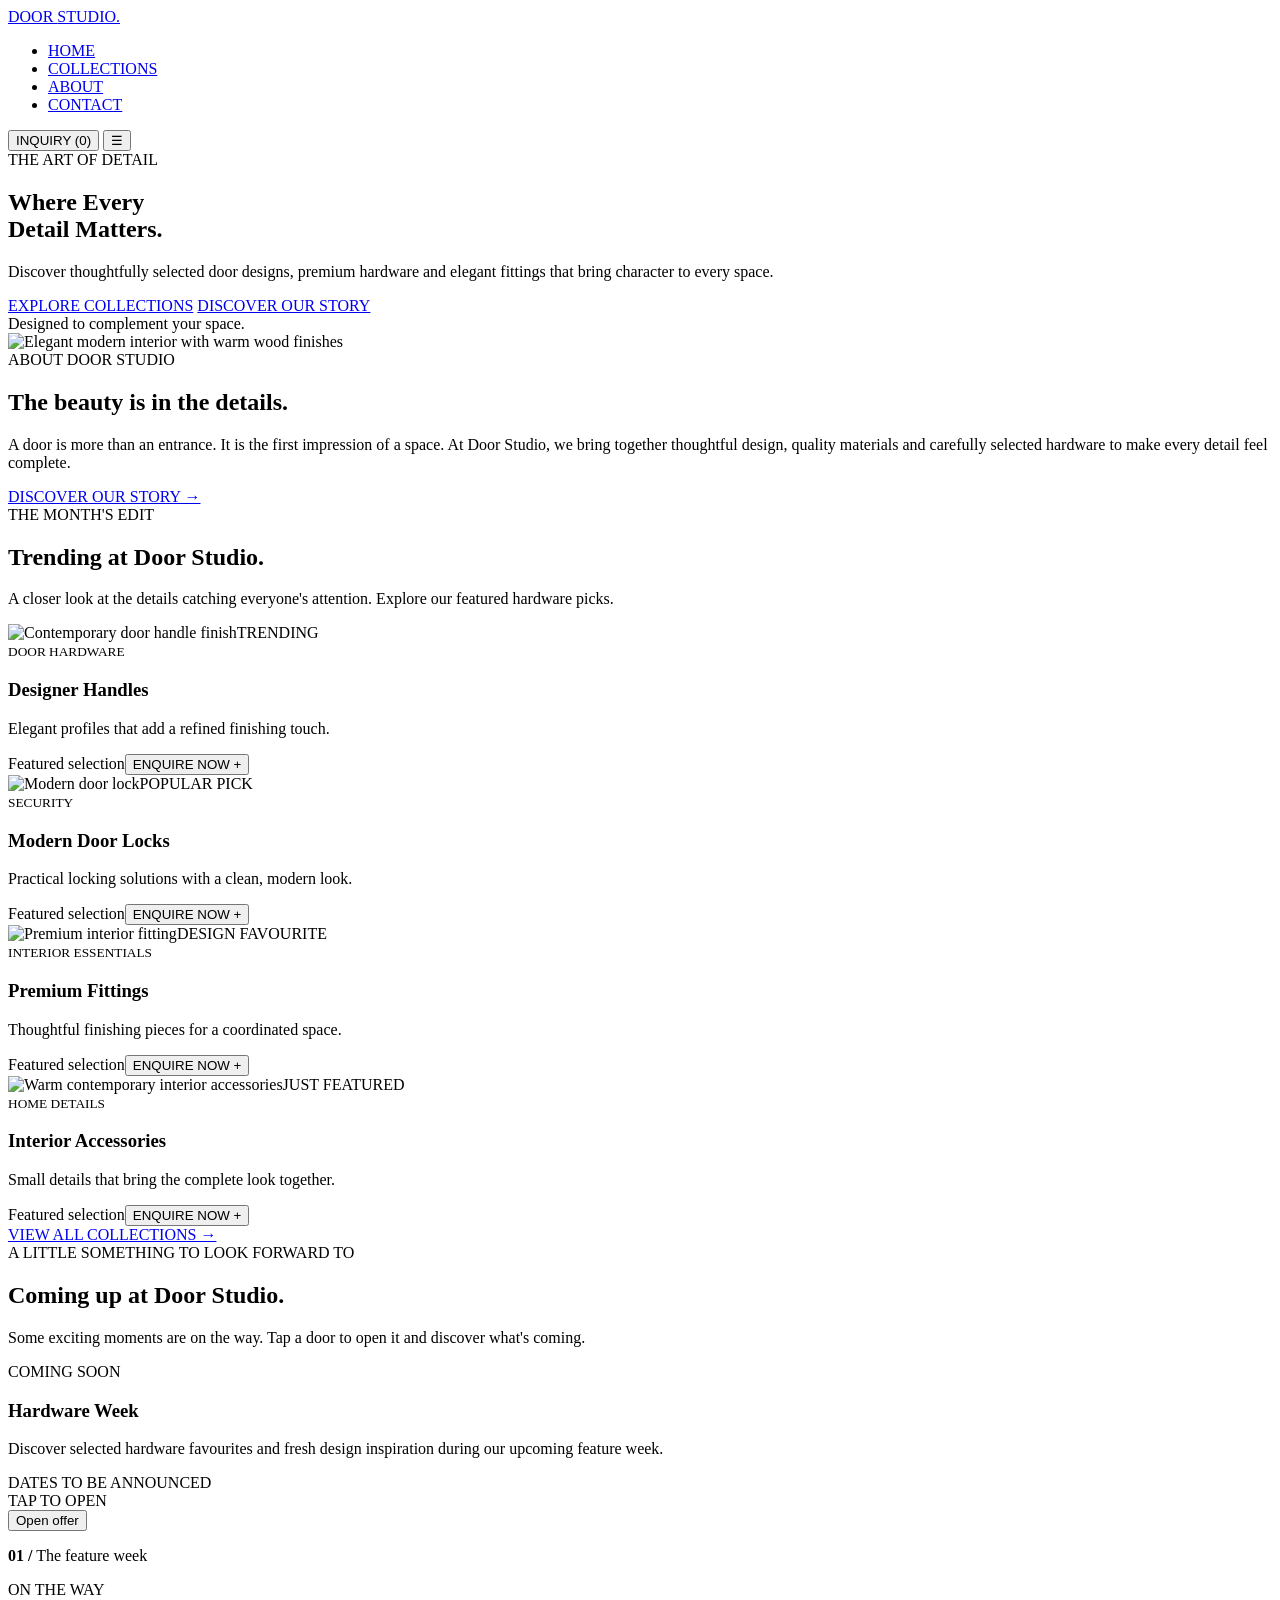
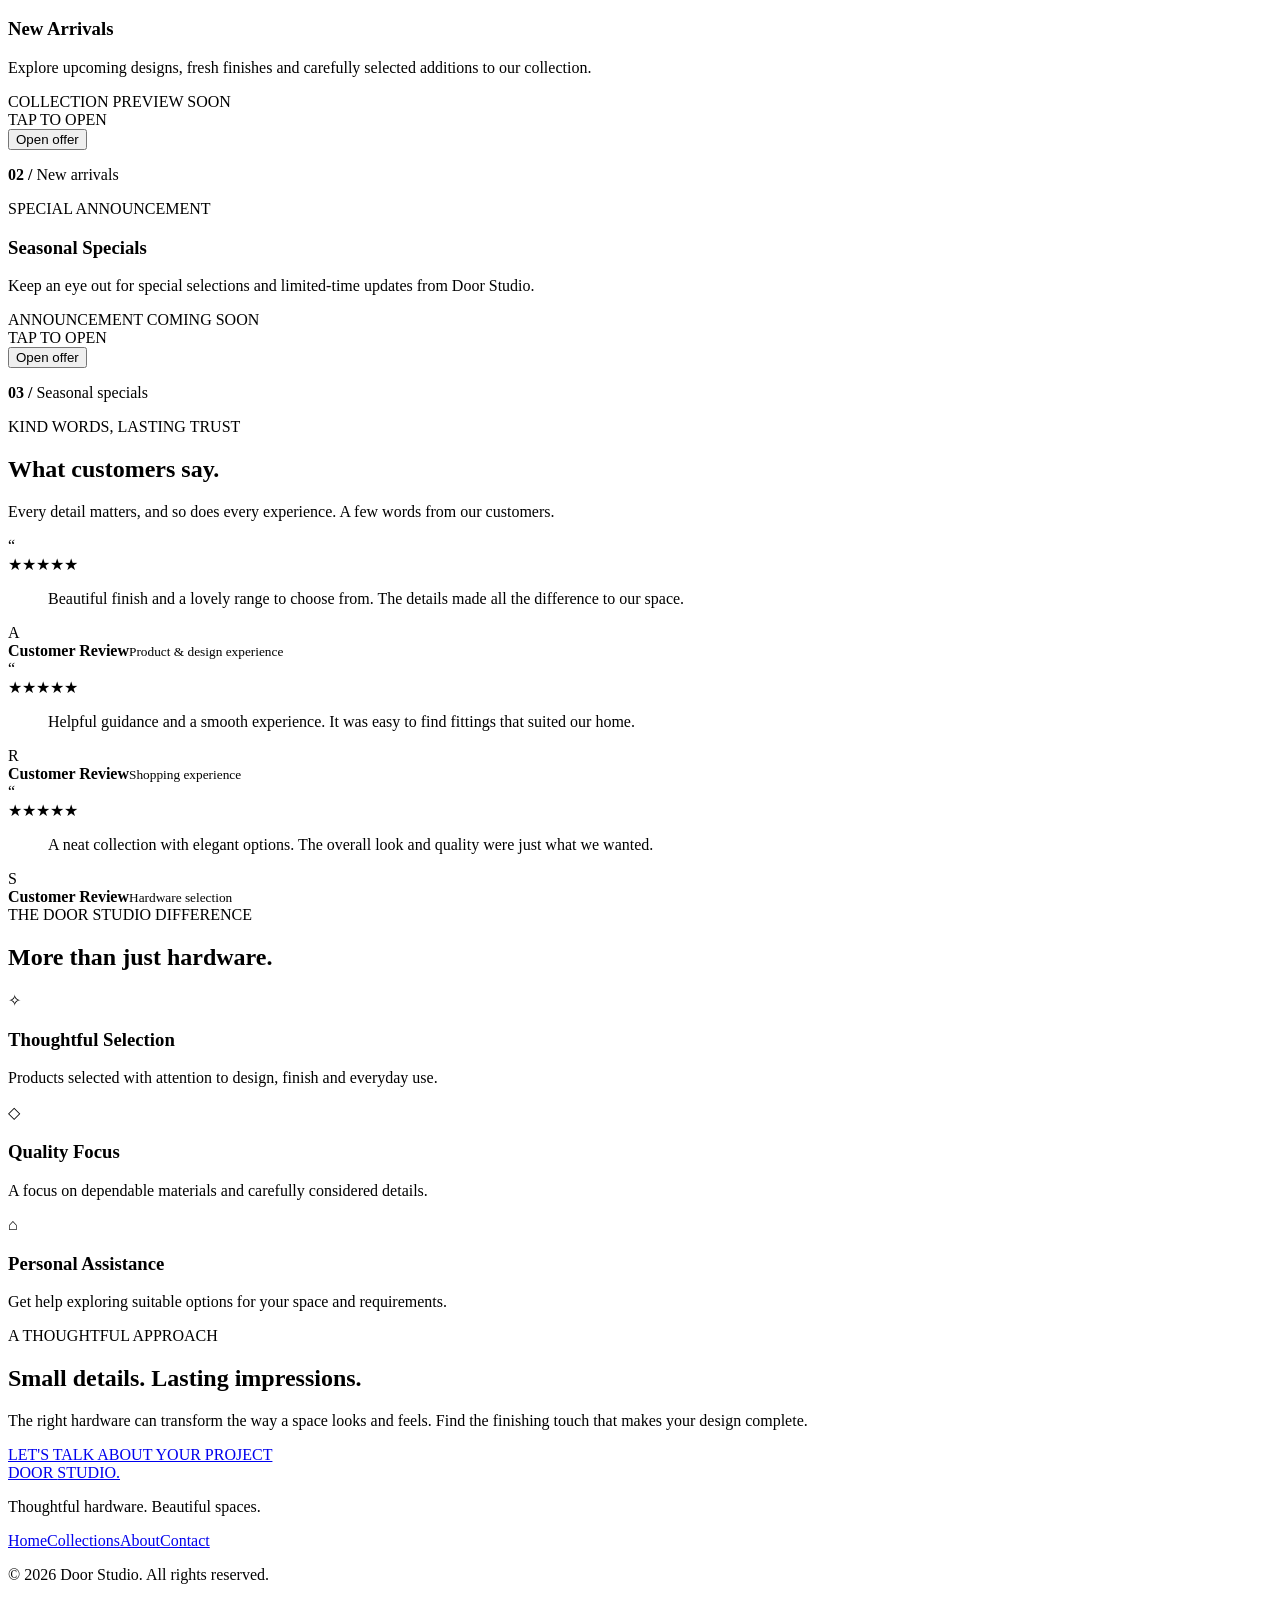
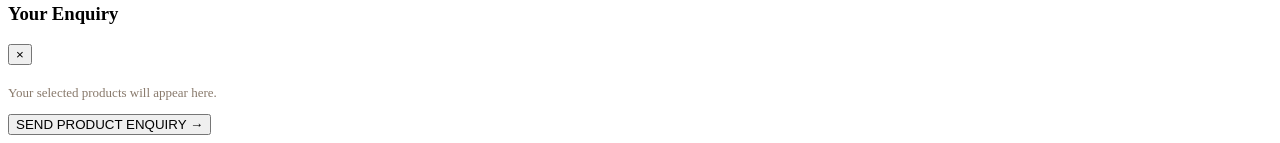
==== commit a9077156: "Refactor index.html with updated structure and content Updated the HTML structure, including meta ta" ====
--- a/index.html
+++ b/index.html
@@ -1,595 +1,157 @@
-
 <!DOCTYPE html>
 <html lang="en">
 <head>
 <meta charset="UTF-8">
 <meta name="viewport" content="width=device-width, initial-scale=1.0">
-<title>DoorStudio | Beyond the Ordinary</title>
-<link rel="stylesheet" href="style.css">
+<meta name="theme-color" content="#241710">
+<title>Door Studio | Premium Hardware & Design</title>
+<link rel="preconnect" href="https://fonts.googleapis.com">
+<link rel="preconnect" href="https://fonts.gstatic.com" crossorigin>
+<link href="https://fonts.googleapis.com/css2?family=DM+Sans:wght@400;500;600;700&family=Playfair+Display:wght@400;500;600;700&display=swap" rel="stylesheet">
+<link rel="stylesheet" href="index.css">
 
 </head>
-
 <body>
-
-<!-- CINEMATIC INTRO -->
-
-<div class="intro" id="intro">
-
-    <div class="intro-brand">
-        <h1>DOORSTUDIO</h1>
-        <p>HARDWARE • INTERIORS • DETAIL</p>
-    </div>
-
-    <div class="door-scene">
-        <div class="door-back"></div>
-
-        <div class="door" id="openingDoor">
-            <div class="door-handle"></div>
-        </div>
-    </div>
-
-    <div class="intro-text">
-        OPENING A WORLD OF DETAILS
-    </div>
-
-    <button class="skip-intro" id="skipIntro">
-        SKIP INTRO ↗
-    </button>
-
-</div>
-
-<!-- NAVBAR -->
-
-<header class="navbar">
-
-    <a href="#" class="logo" data-page="home">
-        DOORSTUDIO
-        <small>HARDWARE • INTERIORS • DETAIL</small>
-    </a>
-
-    <button class="menu-btn" id="menuBtn">
-        ☰
-    </button>
-
-    <ul class="nav-links" id="navLinks">
-        <li><button class="active" data-page="home">Home</button></li>
-        <li><button data-page="about">Our Story</button></li>
-        <li><button data-page="collections">Collections</button></li>
-        <li><button data-page="contact">Contact</button></li>
-    </ul>
-
+<header id="header">
+  <a href="index.html" class="logo">DOOR <span>STUDIO.</span></a>
+  <ul class="nav-links" id="navLinks">
+    <li><a href="index.html">HOME</a></li>
+    <li><a href="collections.html">COLLECTIONS</a></li>
+    <li><a href="about.html">ABOUT</a></li>
+    <li><a href="contact.html">CONTACT</a></li>
+  </ul>
+  <div class="nav-right">
+    <button class="inquiry-btn" onclick="openInquiry()">INQUIRY (<span id="inquiryCount">0</span>)</button>
+    <button class="menu-btn" onclick="toggleMenu()" aria-label="Open navigation">☰</button>
+  </div>
 </header>
 
 <main>
-
-<!-- =================================
-     PAGE 1: HOME
-================================= -->
-
-<section class="page active" id="home">
-
-    <div class="hero">
-
-        <div class="hero-content">
-
-            <div class="eyebrow">
-                A NEW PERSPECTIVE ON HARDWARE
-            </div>
-
-            <h1>
-                Beyond the
-                <span>ordinary.</span>
-                <br>
-                Into the details.
-            </h1>
-
-            <p>
-                Discover the art of beautiful functionality.
-                Premium hardware, timeless finishes and
-                thoughtful details for every space.
-            </p>
-
-            <div class="hero-buttons">
-
-                <button class="btn" data-go="collections">
-                    Explore Collection ↗
-                </button>
-
-                <button class="btn btn-outline" data-go="about">
-                    Discover Our Story
-                </button>
-
-            </div>
-
-        </div>
-
-        <div class="hero-image">
-
-            <div class="hero-door">
-                <div class="hero-door-handle"></div>
-            </div>
-
-            <div class="hero-caption">
-                <small>THE ART OF DETAIL</small>
-                <h3>Designed to belong.</h3>
-            </div>
-
-        </div>
-
+<section class="hero" id="home">
+  <div class="hero-content">
+    <div class="eyebrow">THE ART OF DETAIL</div>
+    <h1>Where Every<br>Detail <span>Matters.</span></h1>
+    <p>Discover thoughtfully selected door designs, premium hardware and elegant fittings that bring character to every space.</p>
+    <div class="hero-actions">
+      <a href="collections.html" class="primary-btn">EXPLORE COLLECTIONS</a>
+      <a href="about.html" class="outline-btn">DISCOVER OUR STORY</a>
     </div>
-
-    <section class="section">
-
-        <div class="section-heading reveal">
-
-            <div>
-                <div class="eyebrow">OUR COLLECTIONS</div>
-                <h2>Where details<br>meet design.</h2>
-            </div>
-
-            <p>
-                The right hardware transforms the ordinary
-                into something extraordinary.
-                Explore our carefully selected categories.
-            </p>
-
-        </div>
-
-        <div class="category-grid">
-
-            <article class="category-card reveal">
-                <span>01 / DOOR ESSENTIALS</span>
-                <h3>Door Hardware</h3>
-                <p>
-                    Handles, hinges, locks and accessories
-                    for beautiful entrances.
-                </p>
-            </article>
-
-            <article class="category-card reveal">
-                <span>02 / EVERYDAY LIVING</span>
-                <h3>Bath & Utility</h3>
-                <p>
-                    Thoughtful fittings and accessories
-                    for everyday spaces.
-                </p>
-            </article>
-
-            <article class="category-card reveal">
-                <span>03 / HOME FINISHES</span>
-                <h3>Home Essentials</h3>
-                <p>
-                    Carefully chosen products to complete
-                    your interior.
-                </p>
-            </article>
-
-        </div>
-
-    </section>
-
-    <section class="feature">
-
-        <div class="feature-art reveal"></div>
-
-        <div class="feature-copy reveal">
-
-            <div class="eyebrow">THE DOORSTUDIO PHILOSOPHY</div>
-
-            <h2>
-                Great spaces are
-                created through
-                little details.
-            </h2>
-
-            <p>
-                We believe hardware should be more than
-                functional. It should complement your
-                surroundings, feel beautiful to use and
-                last through everyday life.
-            </p>
-
-            <button class="btn" data-go="about">
-                Discover DoorStudio ↗
-            </button>
-
-        </div>
-
-    </section>
-
-    <section class="cta">
-
-        <div>
-            <div class="eyebrow">LET'S CREATE SOMETHING BEAUTIFUL</div>
-            <h2>Every detail starts somewhere.</h2>
-            <p>Let's find the right details for your space.</p>
-        </div>
-
-        <button class="btn" data-go="contact">
-            Contact Us ↗
-        </button>
-
-    </section>
-
+  </div>
+  <div class="hero-note">Designed to complement your space.</div>
 </section>
 
-<!-- =================================
-     PAGE 2: ABOUT
-================================= -->
-
-<section class="page" id="about">
-
-    <div class="page-hero">
-
-        <div class="eyebrow">THE STORY BEHIND THE BRAND</div>
-
-        <h1>
-            A vision built<br>
-            around <span style="color:var(--gold)">details.</span>
-        </h1>
-
-        <p>
-            DoorStudio is a hardware startup driven by
-            thoughtful design, dependable functionality
-            and the belief that every detail matters.
-        </p>
-
-    </div>
-
-    <section class="section">
-
-        <div class="about-grid">
-
-            <div class="reveal">
-
-                <div class="eyebrow">WHO WE ARE</div>
-
-                <h2>
-                    Hardware is
-                    never just hardware.
-                </h2>
-
-                <p style="margin-top:25px">
-                    A door handle creates the first impression.
-                    A hinge quietly supports everyday life.
-                    A small fitting can transform an entire room.
-                </p>
-
-                <p style="margin-top:15px">
-                    At DoorStudio, we see every product as
-                    an opportunity to combine beauty,
-                    quality and functionality.
-                </p>
-
-            </div>
-
-            <div class="about-panel reveal">
-
-                <div class="eyebrow">OUR PURPOSE</div>
-
-                <h3 style="font-size:32px;margin:20px 0">
-                    To redefine how people discover
-                    and experience hardware.
-                </h3>
-
-                <p>
-                    Our ambition is to build a trusted
-                    hardware destination where quality,
-                    design and customer experience come together.
-                </p>
-
-            </div>
-
-        </div>
-
-        <div class="values">
-
-            <div class="value reveal">
-                <div class="eyebrow">01</div>
-                <h3>Quality</h3>
-                <p>
-                    Dependable products selected
-                    with care and purpose.
-                </p>
-            </div>
-
-            <div class="value reveal">
-                <div class="eyebrow">02</div>
-                <h3>Design</h3>
-                <p>
-                    Beautiful finishes and
-                    thoughtful product choices.
-                </p>
-            </div>
-
-            <div class="value reveal">
-                <div class="eyebrow">03</div>
-                <h3>Trust</h3>
-                <p>
-                    Transparent information and
-                    helpful customer service.
-                </p>
-            </div>
-
-        </div>
-
-    </section>
-
-    <section class="cta">
-
-        <div>
-            <div class="eyebrow">EXPLORE OUR WORLD</div>
-            <h2>Discover the collection.</h2>
-        </div>
-
-        <button class="btn" data-go="collections">
-            View Collections ↗
-        </button>
-
-    </section>
-
+<section class="intro" id="about-preview">
+  <div class="intro-image reveal"><img src="https://images.unsplash.com/photo-1600607687939-ce8a6c25118c?auto=format&fit=crop&w=1000&q=85" alt="Elegant modern interior with warm wood finishes"></div>
+  <div class="intro-text reveal">
+    <div class="section-label">ABOUT DOOR STUDIO</div>
+    <h2 class="section-title">The beauty is in the details.</h2>
+    <p class="section-desc">A door is more than an entrance. It is the first impression of a space. At Door Studio, we bring together thoughtful design, quality materials and carefully selected hardware to make every detail feel complete.</p>
+    <a href="about.html" class="text-link">DISCOVER OUR STORY →</a>
+  </div>
 </section>
 
-<!-- =================================
-     PAGE 3: COLLECTIONS
-================================= -->
-
-<section class="page" id="collections">
-
-    <div class="page-hero">
-
-        <div class="eyebrow">THE COLLECTION EDIT</div>
-
-        <h1>
-            Curated for<br>
-            <span style="color:var(--gold)">beautiful spaces.</span>
-        </h1>
-
-        <p>
-            Explore our growing range of hardware
-            essentials and discover products that
-            bring design and functionality together.
-        </p>
-
-    </div>
-
-    <section class="section">
-
-        <div class="section-heading reveal">
-
-            <div>
-                <div class="eyebrow">OUR PRODUCT FAMILIES</div>
-                <h2>Find your perfect detail.</h2>
-            </div>
-
-            <p>
-                A selection of product categories
-                designed to inspire your next project.
-            </p>
-
-        </div>
-
-        <div class="product-grid">
-
-            <article class="product-card reveal">
-                <div class="product-image">
-                    <span>◈</span>
-                </div>
-                <div class="product-info">
-                    <small>DOOR HARDWARE</small>
-                    <h3>Door Handles</h3>
-                    <p>Contemporary and classic handles for every entrance.</p>
-                    <button data-go="contact">ENQUIRE NOW ↗</button>
-                </div>
-            </article>
-
-            <article class="product-card reveal">
-                <div class="product-image dark">
-                    <span>⌑</span>
-                </div>
-                <div class="product-info">
-                    <small>SECURITY</small>
-                    <h3>Locks & Latches</h3>
-                    <p>Functional locking solutions for different spaces.</p>
-                    <button data-go="contact">ENQUIRE NOW ↗</button>
-                </div>
-            </article>
-
-            <article class="product-card reveal">
-                <div class="product-image">
-                    <span>⌁</span>
-                </div>
-                <div class="product-info">
-                    <small>DOOR HARDWARE</small>
-                    <h3>Hinges & Fittings</h3>
-                    <p>Essential fittings for smooth everyday operation.</p>
-                    <button data-go="contact">ENQUIRE NOW ↗</button>
-                </div>
-            </article>
-
-            <article class="product-card reveal">
-                <div class="product-image dark">
-                    <span>✧</span>
-                </div>
-                <div class="product-info">
-                    <small>BATH & UTILITY</small>
-                    <h3>Bathroom Accessories</h3>
-                    <p>Functional accessories with refined finishes.</p>
-                    <button data-go="contact">ENQUIRE NOW ↗</button>
-                </div>
-            </article>
-
-            <article class="product-card reveal">
-                <div class="product-image">
-                    <span>◇</span>
-                </div>
-                <div class="product-info">
-                    <small>FURNITURE</small>
-                    <h3>Cabinet Hardware</h3>
-                    <p>Knobs and pulls to elevate your furniture.</p>
-                    <button data-go="contact">ENQUIRE NOW ↗</button>
-                </div>
-            </article>
-
-            <article class="product-card reveal">
-                <div class="product-image dark">
-                    <span>⌂</span>
-                </div>
-                <div class="product-info">
-                    <small>BUILDING ESSENTIALS</small>
-                    <h3>Building Materials</h3>
-                    <p>Useful hardware for renovation and construction.</p>
-                    <button data-go="contact">ENQUIRE NOW ↗</button>
-                </div>
-            </article>
-
-        </div>
-
-    </section>
-
-    <section class="cta">
-
-        <div>
-            <div class="eyebrow">NEED SOMETHING SPECIFIC?</div>
-            <h2>Let's find the right fit.</h2>
-        </div>
-
-        <button class="btn" data-go="contact">
-            Make an Enquiry ↗
-        </button>
-
-    </section>
-
+<section class="trending" id="trending">
+  <div class="section-heading reveal">
+    <div class="section-label">THE MONTH'S EDIT</div>
+    <h2 class="section-title">Trending at Door Studio.</h2>
+    <p class="section-desc">A closer look at the details catching everyone's attention. Explore our featured hardware picks.</p>
+  </div>
+  <div class="product-grid">
+    <article class="product-card reveal">
+      <div class="product-image"><img src="https://images.unsplash.com/photo-1618221195710-dd6b41faaea6?auto=format&fit=crop&w=800&q=85" alt="Contemporary door handle finish"><span class="product-tag">TRENDING</span></div>
+      <div class="product-info"><small>DOOR HARDWARE</small><h3>Designer Handles</h3><p>Elegant profiles that add a refined finishing touch.</p><div class="product-bottom"><span>Featured selection</span><button onclick="addInquiry('Designer Handles')">ENQUIRE NOW +</button></div></div>
+    </article>
+    <article class="product-card reveal reveal-delay-1">
+      <div class="product-image"><img src="https://images.unsplash.com/photo-1558008258-3256797b43f3?auto=format&fit=crop&w=800&q=85" alt="Modern door lock"><span class="product-tag">POPULAR PICK</span></div>
+      <div class="product-info"><small>SECURITY</small><h3>Modern Door Locks</h3><p>Practical locking solutions with a clean, modern look.</p><div class="product-bottom"><span>Featured selection</span><button onclick="addInquiry('Modern Door Locks')">ENQUIRE NOW +</button></div></div>
+    </article>
+    <article class="product-card reveal reveal-delay-2">
+      <div class="product-image"><img src="https://images.unsplash.com/photo-1600607687920-4e2a09cf159d?auto=format&fit=crop&w=800&q=85" alt="Premium interior fitting"><span class="product-tag">DESIGN FAVOURITE</span></div>
+      <div class="product-info"><small>INTERIOR ESSENTIALS</small><h3>Premium Fittings</h3><p>Thoughtful finishing pieces for a coordinated space.</p><div class="product-bottom"><span>Featured selection</span><button onclick="addInquiry('Premium Fittings')">ENQUIRE NOW +</button></div></div>
+    </article>
+    <article class="product-card reveal reveal-delay-3">
+      <div class="product-image"><img src="https://images.unsplash.com/photo-1600566753086-00f18fb6b3ea?auto=format&fit=crop&w=800&q=85" alt="Warm contemporary interior accessories"><span class="product-tag">JUST FEATURED</span></div>
+      <div class="product-info"><small>HOME DETAILS</small><h3>Interior Accessories</h3><p>Small details that bring the complete look together.</p><div class="product-bottom"><span>Featured selection</span><button onclick="addInquiry('Interior Accessories')">ENQUIRE NOW +</button></div></div>
+    </article>
+  </div>
+  <div class="section-foot reveal"><a href="collections.html" class="text-link">VIEW ALL COLLECTIONS →</a></div>
 </section>
 
-<!-- =================================
-     PAGE 4: CONTACT
-================================= -->
-
-<section class="page" id="contact">
-
-    <div class="page-hero">
-
-        <div class="eyebrow">LET'S CONNECT</div>
-
-        <h1>
-            Let's talk<br>
-            <span style="color:var(--gold)">details.</span>
-        </h1>
-
-        <p>
-            Have a question, a project or a product
-            requirement? We'd love to hear from you.
-        </p>
-
-    </div>
-
-    <section class="section">
-
-        <div class="contact-grid">
-
-            <div class="contact-info reveal">
-
-                <div class="eyebrow">GET IN TOUCH</div>
-
-                <h2>We are just a message away.</h2>
-
-                <p>
-                    Connect with DoorStudio for product
-                    enquiries, business opportunities
-                    and collaborations.
-                </p>
-
-                <div class="contact-item">
-                    <small>SHOWROOM</small>
-                    <p>Add your business address here.</p>
-                </div>
-
-                <div class="contact-item">
-                    <small>PHONE / WHATSAPP</small>
-                    <p>+91 XXXXX XXXXX</p>
-                </div>
-
-                <div class="contact-item">
-                    <small>EMAIL</small>
-                    <p>hello@doorstudio.in</p>
-                </div>
-
-            </div>
-
-            <form class="contact-form reveal" id="contactForm">
-
-                <div class="field">
-                    <label>Your Name</label>
-                    <input type="text" id="name" required placeholder="Full name">
-                </div>
-
-                <div class="field">
-                    <label>Phone Number</label>
-                    <input type="tel" id="phone" required placeholder="+91">
-                </div>
-
-                <div class="field full">
-                    <label>Email Address</label>
-                    <input type="email" id="email" placeholder="Email address">
-                </div>
-
-                <div class="field full">
-                    <label>Enquiry Type</label>
-                    <select id="interest">
-                        <option>Door Hardware</option>
-                        <option>Bathroom Accessories</option>
-                        <option>Cabinet Hardware</option>
-                        <option>Building Materials</option>
-                        <option>Bulk Order</option>
-                        <option>Business Collaboration</option>
-                        <option>Other</option>
-                    </select>
-                </div>
-
-                <div class="field full">
-                    <label>Your Message</label>
-                    <textarea id="message" placeholder="Tell us what you are looking for..."></textarea>
-                </div>
-
-                <div class="field full">
-                    <button type="submit" class="btn">
-                        PREPARE ENQUIRY ↗
-                    </button>
-                </div>
-
-                <p class="status" id="status">
-                    This form prepares an email. It does not store or send data itself.
-                </p>
-
-            </form>
-
-        </div>
-
-    </section>
-
+<section class="offers" id="offers">
+  <div class="section-heading reveal">
+    <div class="section-label">A LITTLE SOMETHING TO LOOK FORWARD TO</div>
+    <h2 class="section-title">Coming up at Door Studio.</h2>
+    <p class="section-desc">Some exciting moments are on the way. Tap a door to open it and discover what's coming.</p>
+  </div>
+  <div class="offer-grid">
+    <article class="offer-wrap reveal">
+      <div class="offer-card" data-offer>
+        <div class="offer-reveal"><span class="offer-kicker">COMING SOON</span><h3>Hardware Week</h3><p>Discover selected hardware favourites and fresh design inspiration during our upcoming feature week.</p><span class="offer-date">DATES TO BE ANNOUNCED</span></div>
+        <div class="offer-door" aria-hidden="true"><div class="offer-door-front"><span class="door-hinge one"></span><span class="door-hinge two"></span><span class="door-panel top"></span><span class="door-panel middle"></span><span class="door-panel bottom"></span><span class="door-handle"></span><span class="door-open-hint">TAP TO OPEN</span></div><div class="offer-door-back"></div></div>
+        <button class="offer-toggle" type="button" aria-label="Open Hardware Week offer" aria-expanded="false" onclick="toggleOffer(this)">Open offer</button>
+      </div>
+      <p class="offer-caption"><strong>01 /</strong> The feature week</p>
+    </article>
+    <article class="offer-wrap reveal reveal-delay-1">
+      <div class="offer-card" data-offer>
+        <div class="offer-reveal"><span class="offer-kicker">ON THE WAY</span><h3>New Arrivals</h3><p>Explore upcoming designs, fresh finishes and carefully selected additions to our collection.</p><span class="offer-date">COLLECTION PREVIEW SOON</span></div>
+        <div class="offer-door" aria-hidden="true"><div class="offer-door-front"><span class="door-hinge one"></span><span class="door-hinge two"></span><span class="door-panel top"></span><span class="door-panel middle"></span><span class="door-panel bottom"></span><span class="door-handle"></span><span class="door-open-hint">TAP TO OPEN</span></div><div class="offer-door-back"></div></div>
+        <button class="offer-toggle" type="button" aria-label="Open New Arrivals offer" aria-expanded="false" onclick="toggleOffer(this)">Open offer</button>
+      </div>
+      <p class="offer-caption"><strong>02 /</strong> New arrivals</p>
+    </article>
+    <article class="offer-wrap reveal reveal-delay-2">
+      <div class="offer-card" data-offer>
+        <div class="offer-reveal"><span class="offer-kicker">SPECIAL ANNOUNCEMENT</span><h3>Seasonal Specials</h3><p>Keep an eye out for special selections and limited-time updates from Door Studio.</p><span class="offer-date">ANNOUNCEMENT COMING SOON</span></div>
+        <div class="offer-door" aria-hidden="true"><div class="offer-door-front"><span class="door-hinge one"></span><span class="door-hinge two"></span><span class="door-panel top"></span><span class="door-panel middle"></span><span class="door-panel bottom"></span><span class="door-handle"></span><span class="door-open-hint">TAP TO OPEN</span></div><div class="offer-door-back"></div></div>
+        <button class="offer-toggle" type="button" aria-label="Open Seasonal Specials offer" aria-expanded="false" onclick="toggleOffer(this)">Open offer</button>
+      </div>
+      <p class="offer-caption"><strong>03 /</strong> Seasonal specials</p>
+    </article>
+  </div>
 </section>
 
+<section class="reviews" id="reviews">
+  <div class="section-heading reveal">
+    <div class="section-label">KIND WORDS, LASTING TRUST</div>
+    <h2 class="section-title">What customers say.</h2>
+    <p class="section-desc">Every detail matters, and so does every experience. A few words from our customers.</p>
+  </div>
+  <!-- Replace these sample review cards with genuine customer-approved reviews before publishing. -->
+  <div class="review-grid">
+    <article class="review-card reveal"><div class="quote-mark">“</div><div class="stars" aria-label="5 out of 5 stars">★★★★★</div><blockquote>Beautiful finish and a lovely range to choose from. The details made all the difference to our space.</blockquote><div class="review-person"><div class="review-avatar">A</div><div><strong>Customer Review</strong><small>Product & design experience</small></div></div></article>
+    <article class="review-card reveal reveal-delay-1"><div class="quote-mark">“</div><div class="stars" aria-label="5 out of 5 stars">★★★★★</div><blockquote>Helpful guidance and a smooth experience. It was easy to find fittings that suited our home.</blockquote><div class="review-person"><div class="review-avatar">R</div><div><strong>Customer Review</strong><small>Shopping experience</small></div></div></article>
+    <article class="review-card reveal reveal-delay-2"><div class="quote-mark">“</div><div class="stars" aria-label="5 out of 5 stars">★★★★★</div><blockquote>A neat collection with elegant options. The overall look and quality were just what we wanted.</blockquote><div class="review-person"><div class="review-avatar">S</div><div><strong>Customer Review</strong><small>Hardware selection</small></div></div></article>
+  </div>
+</section>
+
+<section class="why" id="why">
+  <div class="section-heading reveal"><div class="section-label">THE DOOR STUDIO DIFFERENCE</div><h2 class="section-title">More than just hardware.</h2></div>
+  <div class="why-grid">
+    <div class="why-card reveal" data-number="01"><div class="why-icon">✧</div><h3>Thoughtful Selection</h3><p>Products selected with attention to design, finish and everyday use.</p></div>
+    <div class="why-card reveal reveal-delay-1" data-number="02"><div class="why-icon">◇</div><h3>Quality Focus</h3><p>A focus on dependable materials and carefully considered details.</p></div>
+    <div class="why-card reveal reveal-delay-2" data-number="03"><div class="why-icon">⌂</div><h3>Personal Assistance</h3><p>Get help exploring suitable options for your space and requirements.</p></div>
+  </div>
+</section>
+
+<section class="feature">
+  <div class="reveal"><div class="section-label">A THOUGHTFUL APPROACH</div><h2 class="section-title">Small details. Lasting impressions.</h2><p>The right hardware can transform the way a space looks and feels. Find the finishing touch that makes your design complete.</p><a href="contact.html" class="primary-btn">LET'S TALK ABOUT YOUR PROJECT</a></div>
+</section>
 </main>
 
-<!-- FOOTER -->
-
 <footer>
-
-    <a href="#" class="logo" data-page="home">
-        DOORSTUDIO
-        <small>HARDWARE • INTERIORS • DETAIL</small>
-    </a>
-
-    <p>
-        © <span id="year"></span> DoorStudio.
-        All rights reserved.
-    </p>
-
-    <p>CRAFTED WITH PURPOSE.</p>
-
+  <div><a href="index.html" class="logo">DOOR <span>STUDIO.</span></a><p>Thoughtful hardware. Beautiful spaces.</p></div>
+  <div class="footer-links"><a href="index.html">Home</a><a href="collections.html">Collections</a><a href="about.html">About</a><a href="contact.html">Contact</a></div>
+  <p>© 2026 Door Studio. All rights reserved.</p>
 </footer>
 
-<script src="script.js"></script>
+<div class="overlay" id="overlay" onclick="closeInquiry()"></div>
+<aside class="inquiry-panel" id="inquiryPanel" aria-label="Product enquiry basket">
+  <div class="panel-top"><h3>Your Enquiry</h3><button class="close-panel" onclick="closeInquiry()" aria-label="Close enquiry panel">×</button></div>
+  <div class="inquiry-list" id="inquiryList"><p style="color:#88796b;font-size:13px;margin-top:20px">Your selected products will appear here.</p></div>
+  <button class="panel-action" onclick="sendInquiry()">SEND PRODUCT ENQUIRY →</button>
+</aside>
+
+<script src="index.js"></script>
 </body>
 </html>
